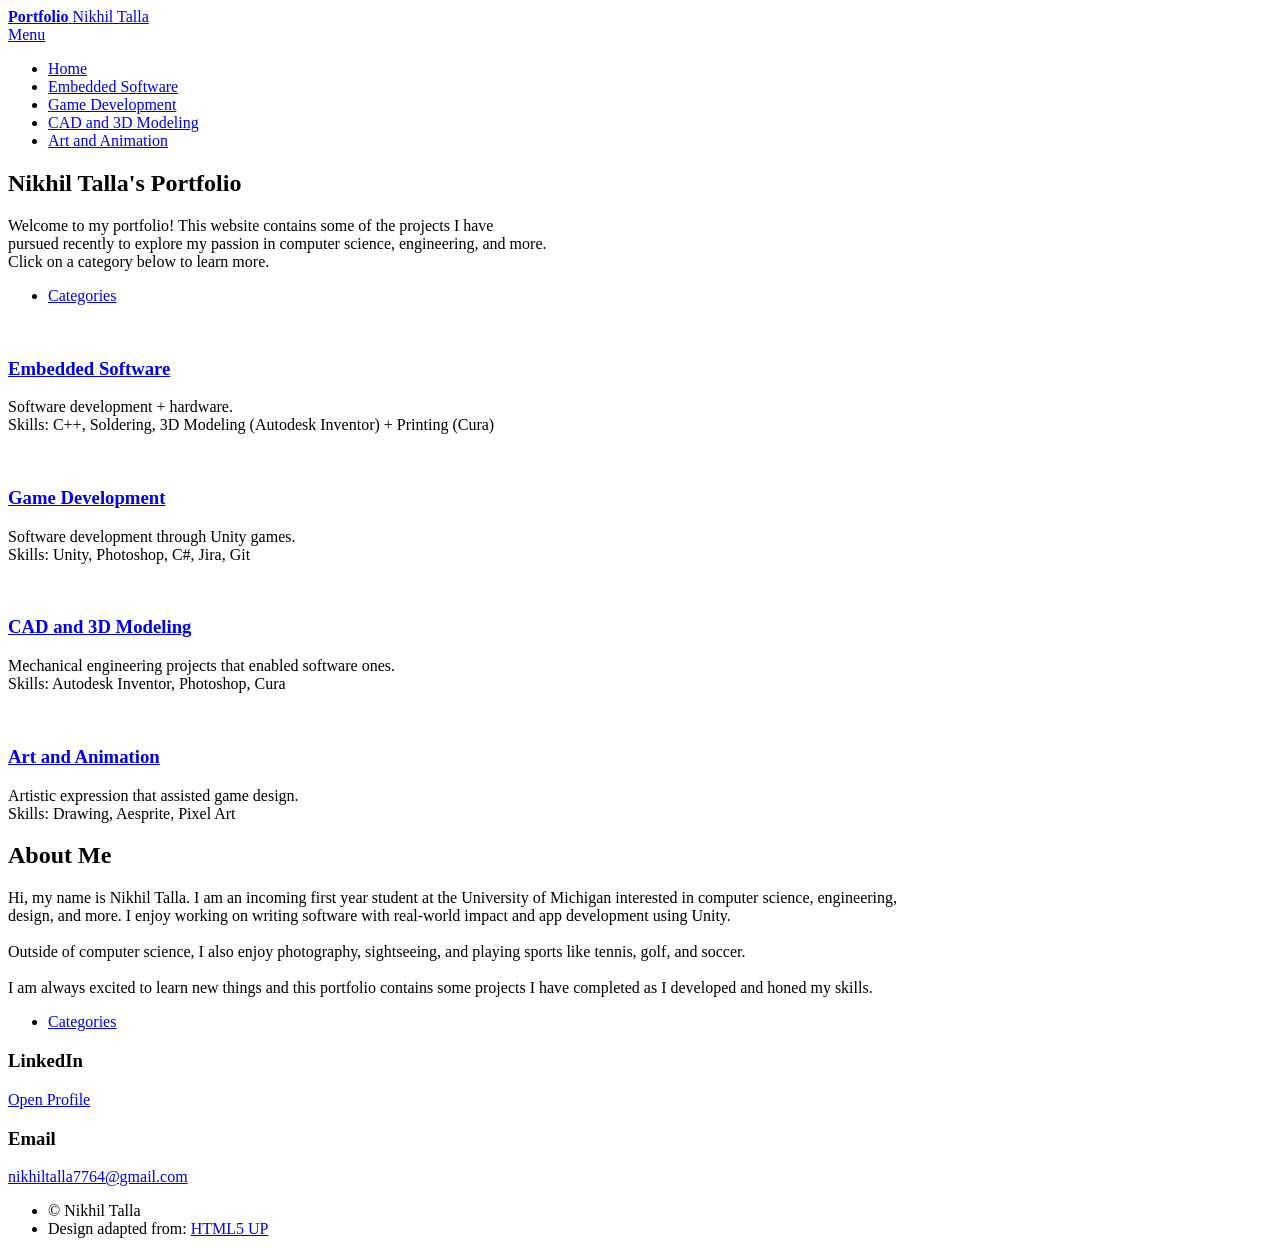
==== index.html @ fb0fad97 "edited linkedin link" ====
<!DOCTYPE HTML>
<!--
	Forty by HTML5 UP
	html5up.net | @ajlkn
	Free for personal and commercial use under the CCA 3.0 license (html5up.net/license)
-->
<html>
	<head>
		<title>Nikhil Talla's Portfolio</title>
		<meta charset="utf-8" />
		<meta name="viewport" content="width=device-width, initial-scale=1, user-scalable=no" />
		<link rel="stylesheet" href="assets/css/main.css" />
		<link rel="shortcut icon" type="image/x-icon" href="favicon.ico" />
		<noscript><link rel="stylesheet" href="assets/css/noscript.css" /></noscript>
	</head>
	<body class="is-preload">

		<!-- Wrapper -->
			<div id="wrapper">

				<!-- Header -->
					<header id="header" class="alt">
						<a href="index.html" class="logo"><strong>Portfolio</strong> <span>Nikhil Talla</span></a>
						<nav>
							<a href="#menu">Menu</a>
						</nav>
					</header>

				<!-- Menu -->
					<nav id="menu">
						<ul class="links">
							<li><a href="/index.html">Home</a></li>
							<li><a href="/embedded_pages/embedded.html">Embedded Software</a></li>
							<li><a href="/gamedev_pages/gamedev.html">Game Development</a></li>
							<li><a href="/modeling_pages/modeling.html">CAD and 3D Modeling</a></li>
							<li><a href="/artanimation_pages/artanimation.html">Art and Animation</a></li>
						</ul>
					</nav>

				<!-- Banner -->
					<section id="banner" class="major">
						<div class="inner">
							<header class="major">
								<h1>Nikhil Talla's Portfolio</h1>
							</header>
							<div class="content">
								<p>Welcome to my portfolio! This website contains some of the projects I have <br />
									pursued recently to explore my passion in computer science, engineering, and more. <br />
									Click on a category below to learn more.<br /></p>
								<ul class="actions">
									<li><a href="#one" class="button next scrolly">Categories</a></li>
								</ul>
							</div>
						</div>
					</section>

				<!-- Main -->
					<div id="main">

						<!-- One -->
							<section id="one" class="tiles">
								<article>
									<span class="image">
										<img src="images/pic01.jpg" alt="" />
									</span>
									<header class="major">
										<h3><a href="embedded_pages/embedded.html" class="link">Embedded Software</a></h3>
										<p>Software development + hardware. <br />
											Skills: C++, Soldering, 3D Modeling (Autodesk Inventor) + Printing (Cura)
										</p>
									</header>
								</article>
								<article>
									<span class="image">
										<img src="images/pic02.jpg" alt="" />
									</span>
									<header class="major">
										<h3><a href="gamedev_pages/gamedev.html" class="link">Game Development</a></h3>
										<p>Software development through Unity games.<br />
											Skills: Unity, Photoshop, C#, Jira, Git
										</p>
									</header>
								</article>
								<article>
									<span class="image">
										<img src="images/pic03.jpg" alt="" />
									</span>
									<header class="major">
										<h3><a href="modeling_pages/modeling.html" class="link">CAD and 3D Modeling</a></h3>
										<p>Mechanical engineering projects that enabled software ones. <br />
											Skills: Autodesk Inventor, Photoshop, Cura
										</p>
									</header>
								</article>
								<article>
									<span class="image">
										<img src="images/pic04.jpg" alt="" />
									</span>
									<header class="major">
										<h3><a href="artanimation_pages/artanimation.html" class="link">Art and Animation</a></h3>
										<p>Artistic expression that assisted game design.<br />
											Skills: Drawing, Aesprite, Pixel Art
										</p>
									</header>
								</article>
							</section>

						<!-- Two -->
							<section id="two">
								<div class="inner">
									<header class="major">
										<h2>About Me</h2>
									</header>
									<p>Hi, my name is Nikhil Talla. I am an incoming first year student at the University of Michigan interested in computer science, engineering,<br />
										design, and more. I enjoy working on writing software with real-world impact and app development using Unity.<br />
										
										<br />
										Outside of computer science, I also enjoy photography, sightseeing, and playing sports like tennis, golf, and soccer. <br />
										<br />
										I am always excited to learn new things and this portfolio contains some projects I have completed as I developed and honed my skills.
									
									
									</p>
									<ul class="actions">
										<li><a href="#one" class="button next scrolly">Categories</a></li>
									</ul>
								</div>
							</section>

					</div>

				<!-- Contact -->
					<section id="contact">
						<div class="inner">
							<!-- <section>
								<form method="post" action="#">
									<div class="fields">
										<div class="field half">
											<label for="name">Name</label>
											<input type="text" name="name" id="name" />
										</div>
										<div class="field half">
											<label for="email">Email</label>
											<input type="text" name="email" id="email" />
										</div>
										<div class="field">
											<label for="message">Message</label>
											<textarea name="message" id="message" rows="6"></textarea>
										</div>
									</div>
									<ul class="actions">
										<li><input type="submit" value="Send Message" class="primary" /></li>
										<li><input type="reset" value="Clear" /></li>
									</ul>
								</form>
							</section> -->
							<section class="split">
								<section>
									<div class="contact-method">
										<span class="icon brands alt fa-linkedin-in"></span>
										<h3>LinkedIn</h3>
										<a href="https://www.linkedin.com/in/nikhil-talla/">Open Profile</a>
									</div>
								</section>
							</section>
							<section class="split">
								<section>
									<div class="contact-method">
										<span class="icon solid alt fa-envelope"></span>
										<h3>Email</h3>
										<a href="#contact">nikhiltalla7764@gmail.com</a>
									</div>
								</section>
							</section>
						</div>
					</section>

				<!-- Footer -->
					<footer id="footer">
						<div class="inner">
							<!-- <ul class="icons">
								<li><a href="#" class="icon brands alt fa-twitter"><span class="label">Twitter</span></a></li>
								<li><a href="#" class="icon brands alt fa-facebook-f"><span class="label">Facebook</span></a></li>
								<li><a href="#" class="icon brands alt fa-instagram"><span class="label">Instagram</span></a></li>
								<li><a href="#" class="icon brands alt fa-github"><span class="label">GitHub</span></a></li>
								<li><a href="#" class="icon brands alt fa-linkedin-in"><span class="label">LinkedIn</span></a></li>
							</ul> -->
							<ul class="copyright">
								<li>&copy; Nikhil Talla</li><li>Design adapted from: <a href="https://html5up.net">HTML5 UP</a></li>
							</ul>
						</div>
					</footer>

			</div>

		<!-- Scripts -->
			<script src="assets/js/jquery.min.js"></script>
			<script src="assets/js/jquery.scrolly.min.js"></script>
			<script src="assets/js/jquery.scrollex.min.js"></script>
			<script src="assets/js/browser.min.js"></script>
			<script src="assets/js/breakpoints.min.js"></script>
			<script src="assets/js/util.js"></script>
			<script src="assets/js/main.js"></script>

	</body>
</html>
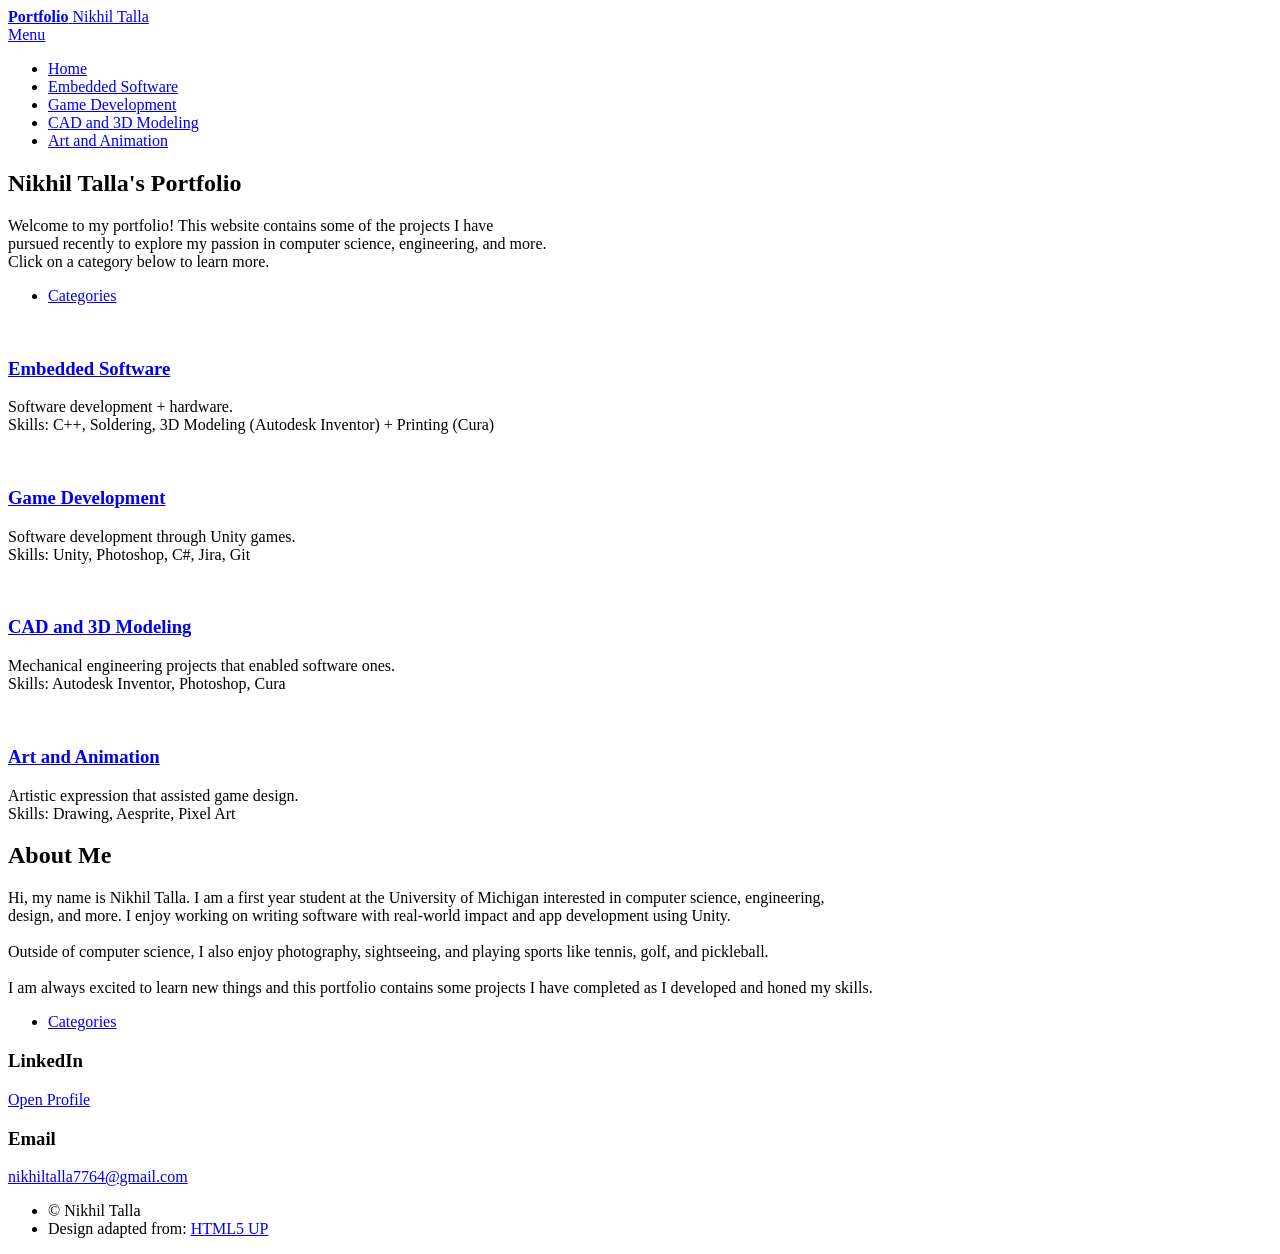
==== commit 1c9abece: "Updated Bio" ====
--- a/index.html
+++ b/index.html
@@ -111,11 +111,11 @@
 									<header class="major">
 										<h2>About Me</h2>
 									</header>
-									<p>Hi, my name is Nikhil Talla. I am an incoming first year student at the University of Michigan interested in computer science, engineering,<br />
+									<p>Hi, my name is Nikhil Talla. I am a first year student at the University of Michigan interested in computer science, engineering,<br />
 										design, and more. I enjoy working on writing software with real-world impact and app development using Unity.<br />
 										
 										<br />
-										Outside of computer science, I also enjoy photography, sightseeing, and playing sports like tennis, golf, and soccer. <br />
+										Outside of computer science, I also enjoy photography, sightseeing, and playing sports like tennis, golf, and pickleball. <br />
 										<br />
 										I am always excited to learn new things and this portfolio contains some projects I have completed as I developed and honed my skills.
 									
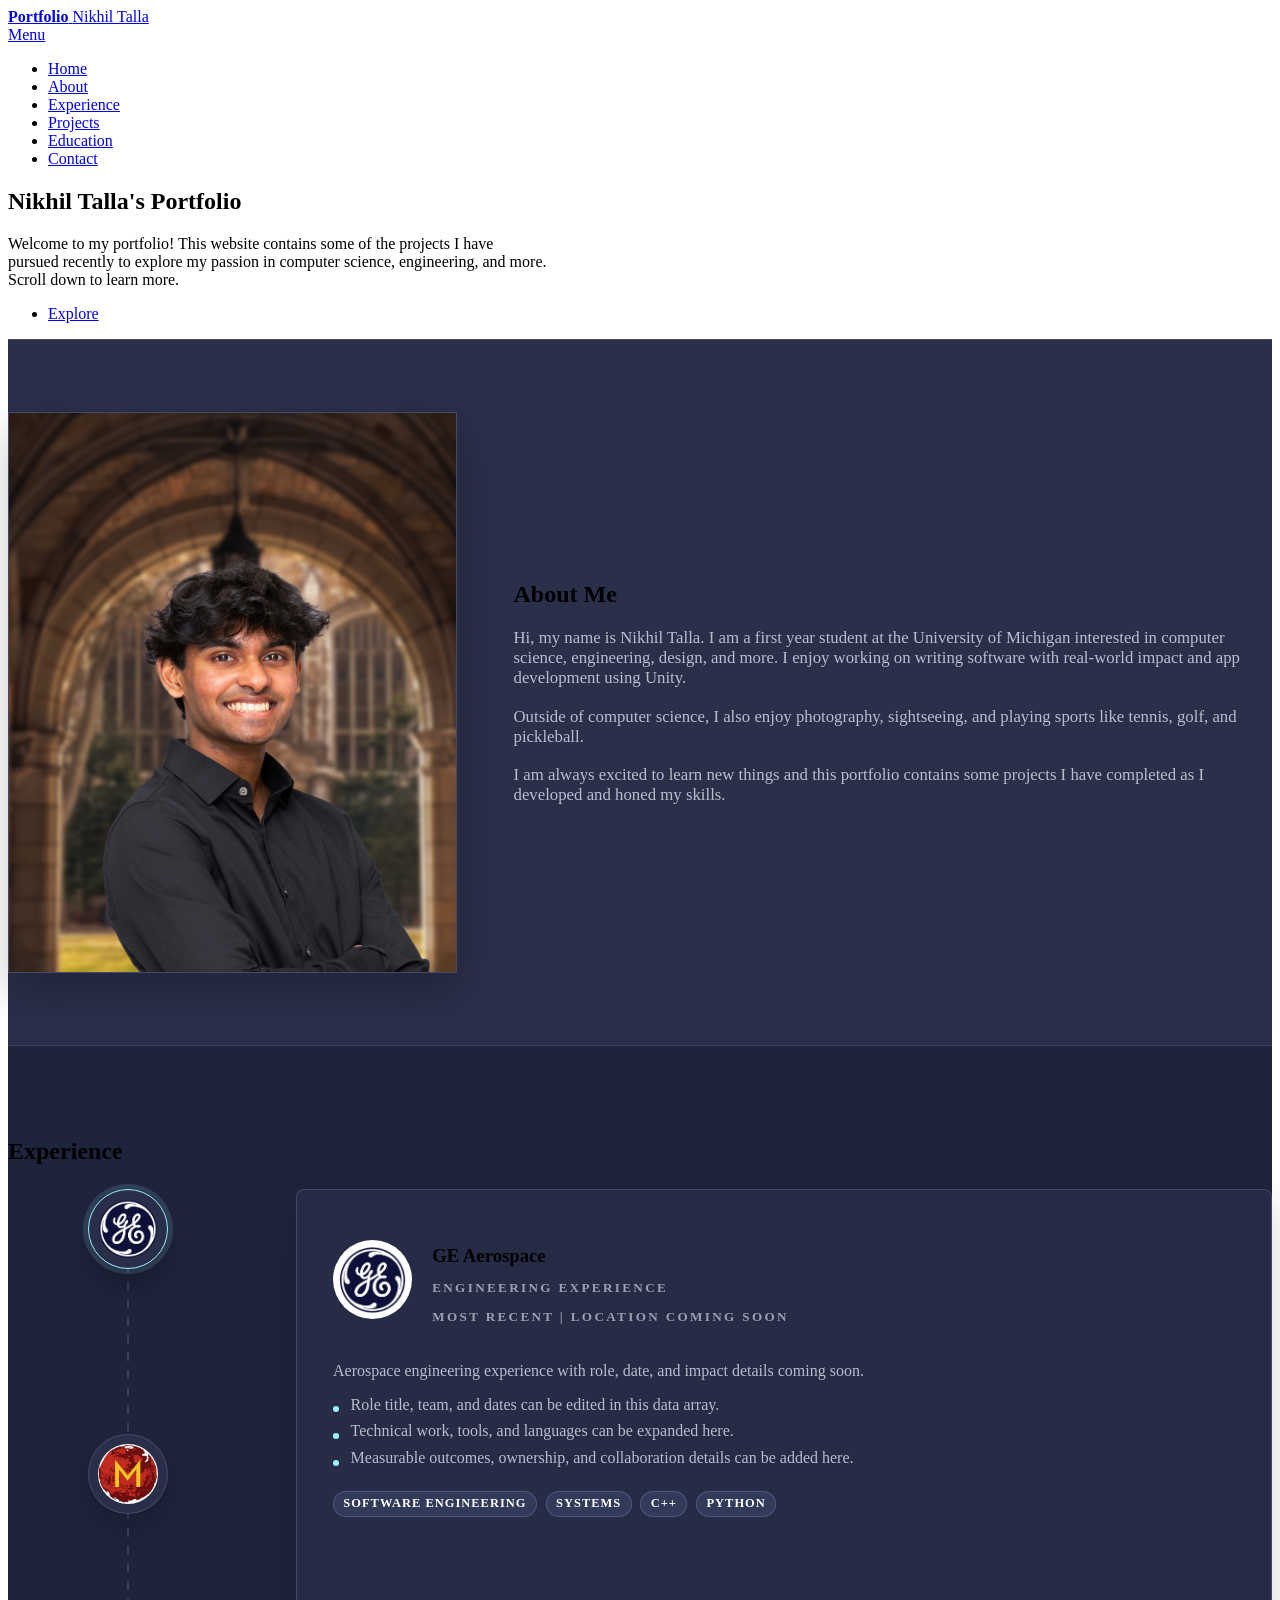
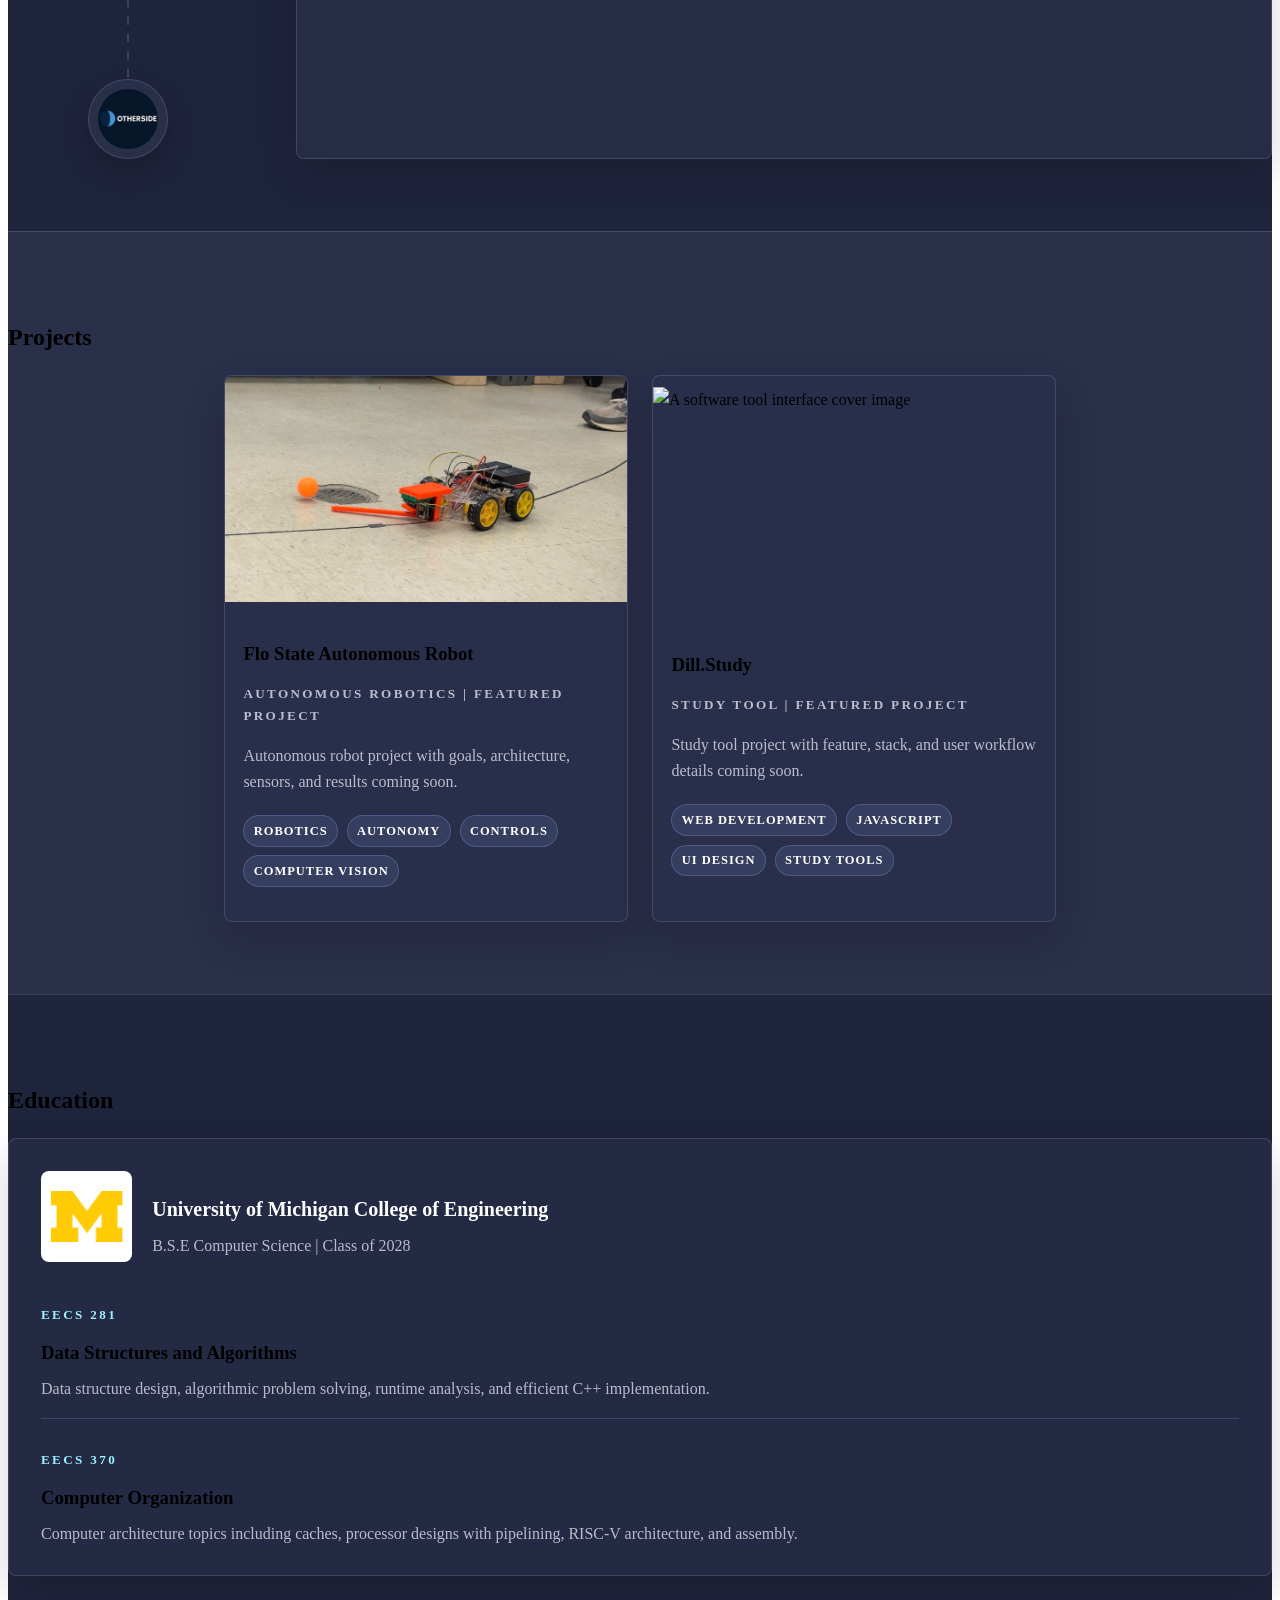
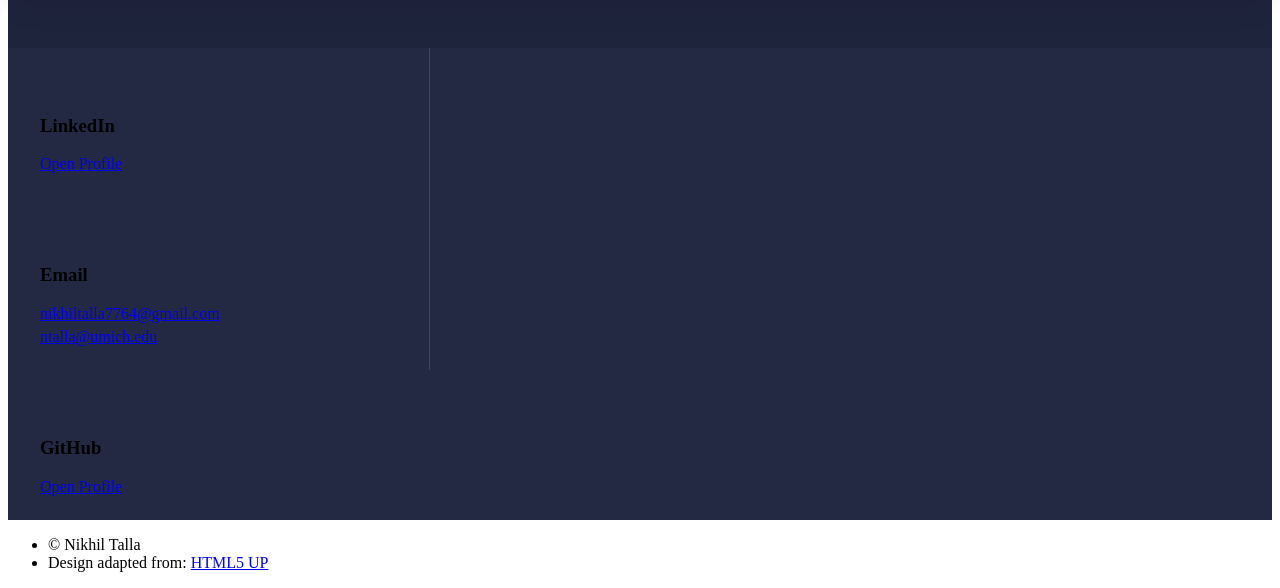
==== commit d8cf4b29: "Redesign of website, all sections" ====
--- a/index.html
+++ b/index.html
@@ -1,206 +1,248 @@
-<!DOCTYPE HTML>
-<!--
-	Forty by HTML5 UP
-	html5up.net | @ajlkn
-	Free for personal and commercial use under the CCA 3.0 license (html5up.net/license)
--->
-<html>
-	<head>
-		<title>Nikhil Talla's Portfolio</title>
-		<meta charset="utf-8" />
-		<meta name="viewport" content="width=device-width, initial-scale=1, user-scalable=no" />
-		<link rel="stylesheet" href="assets/css/main.css" />
-		<link rel="shortcut icon" type="image/x-icon" href="favicon.ico" />
-		<noscript><link rel="stylesheet" href="assets/css/noscript.css" /></noscript>
-	</head>
-	<body class="is-preload">
-
-		<!-- Wrapper -->
-			<div id="wrapper">
-
-				<!-- Header -->
-					<header id="header" class="alt">
-						<a href="index.html" class="logo"><strong>Portfolio</strong> <span>Nikhil Talla</span></a>
-						<nav>
-							<a href="#menu">Menu</a>
-						</nav>
-					</header>
-
-				<!-- Menu -->
-					<nav id="menu">
-						<ul class="links">
-							<li><a href="/index.html">Home</a></li>
-							<li><a href="/embedded_pages/embedded.html">Embedded Software</a></li>
-							<li><a href="/gamedev_pages/gamedev.html">Game Development</a></li>
-							<li><a href="/modeling_pages/modeling.html">CAD and 3D Modeling</a></li>
-							<li><a href="/artanimation_pages/artanimation.html">Art and Animation</a></li>
-						</ul>
-					</nav>
-
-				<!-- Banner -->
-					<section id="banner" class="major">
-						<div class="inner">
-							<header class="major">
-								<h1>Nikhil Talla's Portfolio</h1>
-							</header>
-							<div class="content">
-								<p>Welcome to my portfolio! This website contains some of the projects I have <br />
-									pursued recently to explore my passion in computer science, engineering, and more. <br />
-									Click on a category below to learn more.<br /></p>
-								<ul class="actions">
-									<li><a href="#one" class="button next scrolly">Categories</a></li>
-								</ul>
-							</div>
-						</div>
-					</section>
-
-				<!-- Main -->
-					<div id="main">
-
-						<!-- One -->
-							<section id="one" class="tiles">
-								<article>
-									<span class="image">
-										<img src="images/pic01.jpg" alt="" />
-									</span>
-									<header class="major">
-										<h3><a href="embedded_pages/embedded.html" class="link">Embedded Software</a></h3>
-										<p>Software development + hardware. <br />
-											Skills: C++, Soldering, 3D Modeling (Autodesk Inventor) + Printing (Cura)
-										</p>
-									</header>
-								</article>
-								<article>
-									<span class="image">
-										<img src="images/pic02.jpg" alt="" />
-									</span>
-									<header class="major">
-										<h3><a href="gamedev_pages/gamedev.html" class="link">Game Development</a></h3>
-										<p>Software development through Unity games.<br />
-											Skills: Unity, Photoshop, C#, Jira, Git
-										</p>
-									</header>
-								</article>
-								<article>
-									<span class="image">
-										<img src="images/pic03.jpg" alt="" />
-									</span>
-									<header class="major">
-										<h3><a href="modeling_pages/modeling.html" class="link">CAD and 3D Modeling</a></h3>
-										<p>Mechanical engineering projects that enabled software ones. <br />
-											Skills: Autodesk Inventor, Photoshop, Cura
-										</p>
-									</header>
-								</article>
-								<article>
-									<span class="image">
-										<img src="images/pic04.jpg" alt="" />
-									</span>
-									<header class="major">
-										<h3><a href="artanimation_pages/artanimation.html" class="link">Art and Animation</a></h3>
-										<p>Artistic expression that assisted game design.<br />
-											Skills: Drawing, Aesprite, Pixel Art
-										</p>
-									</header>
-								</article>
-							</section>
-
-						<!-- Two -->
-							<section id="two">
-								<div class="inner">
-									<header class="major">
-										<h2>About Me</h2>
-									</header>
-									<p>Hi, my name is Nikhil Talla. I am a first year student at the University of Michigan interested in computer science, engineering,<br />
-										design, and more. I enjoy working on writing software with real-world impact and app development using Unity.<br />
-										
-										<br />
-										Outside of computer science, I also enjoy photography, sightseeing, and playing sports like tennis, golf, and pickleball. <br />
-										<br />
-										I am always excited to learn new things and this portfolio contains some projects I have completed as I developed and honed my skills.
-									
-									
-									</p>
-									<ul class="actions">
-										<li><a href="#one" class="button next scrolly">Categories</a></li>
-									</ul>
-								</div>
-							</section>
-
-					</div>
-
-				<!-- Contact -->
-					<section id="contact">
-						<div class="inner">
-							<!-- <section>
-								<form method="post" action="#">
-									<div class="fields">
-										<div class="field half">
-											<label for="name">Name</label>
-											<input type="text" name="name" id="name" />
-										</div>
-										<div class="field half">
-											<label for="email">Email</label>
-											<input type="text" name="email" id="email" />
-										</div>
-										<div class="field">
-											<label for="message">Message</label>
-											<textarea name="message" id="message" rows="6"></textarea>
-										</div>
-									</div>
-									<ul class="actions">
-										<li><input type="submit" value="Send Message" class="primary" /></li>
-										<li><input type="reset" value="Clear" /></li>
-									</ul>
-								</form>
-							</section> -->
-							<section class="split">
-								<section>
-									<div class="contact-method">
-										<span class="icon brands alt fa-linkedin-in"></span>
-										<h3>LinkedIn</h3>
-										<a href="https://www.linkedin.com/in/nikhil-talla/">Open Profile</a>
-									</div>
-								</section>
-							</section>
-							<section class="split">
-								<section>
-									<div class="contact-method">
-										<span class="icon solid alt fa-envelope"></span>
-										<h3>Email</h3>
-										<a href="#contact">nikhiltalla7764@gmail.com</a>
-									</div>
-								</section>
-							</section>
-						</div>
-					</section>
-
-				<!-- Footer -->
-					<footer id="footer">
-						<div class="inner">
-							<!-- <ul class="icons">
-								<li><a href="#" class="icon brands alt fa-twitter"><span class="label">Twitter</span></a></li>
-								<li><a href="#" class="icon brands alt fa-facebook-f"><span class="label">Facebook</span></a></li>
-								<li><a href="#" class="icon brands alt fa-instagram"><span class="label">Instagram</span></a></li>
-								<li><a href="#" class="icon brands alt fa-github"><span class="label">GitHub</span></a></li>
-								<li><a href="#" class="icon brands alt fa-linkedin-in"><span class="label">LinkedIn</span></a></li>
-							</ul> -->
-							<ul class="copyright">
-								<li>&copy; Nikhil Talla</li><li>Design adapted from: <a href="https://html5up.net">HTML5 UP</a></li>
-							</ul>
-						</div>
-					</footer>
-
-			</div>
-
-		<!-- Scripts -->
-			<script src="assets/js/jquery.min.js"></script>
-			<script src="assets/js/jquery.scrolly.min.js"></script>
-			<script src="assets/js/jquery.scrollex.min.js"></script>
-			<script src="assets/js/browser.min.js"></script>
-			<script src="assets/js/breakpoints.min.js"></script>
-			<script src="assets/js/util.js"></script>
-			<script src="assets/js/main.js"></script>
-
-	</body>
-</html>+<!DOCTYPE HTML>
+<!--
+	Forty by HTML5 UP
+	html5up.net | @ajlkn
+	Free for personal and commercial use under the CCA 3.0 license (html5up.net/license)
+-->
+<html>
+	<head>
+		<title>Nikhil Talla's Portfolio</title>
+		<meta charset="utf-8" />
+		<meta name="viewport" content="width=device-width, initial-scale=1, user-scalable=no" />
+		<link rel="stylesheet" href="assets/css/main.css" />
+		<link rel="stylesheet" href="assets/css/index-refresh.css" />
+		<link rel="shortcut icon" type="image/x-icon" href="favicon.ico" />
+		<noscript><link rel="stylesheet" href="assets/css/noscript.css" /></noscript>
+	</head>
+	<body class="is-preload index-refresh">
+
+		<!-- Wrapper -->
+			<div id="wrapper">
+
+				<!-- Header -->
+					<header id="header" class="alt">
+						<a href="#banner" class="logo scrolly"><strong>Portfolio</strong> <span>Nikhil Talla</span></a>
+						<nav>
+							<a href="#menu">Menu</a>
+						</nav>
+					</header>
+
+				<!-- Menu -->
+					<nav id="menu">
+						<ul class="links">
+							<li><a href="#banner">Home</a></li>
+							<li><a href="#about">About</a></li>
+							<li><a href="#experience">Experience</a></li>
+							<li><a href="#projects">Projects</a></li>
+							<li><a href="#education">Education</a></li>
+							<li><a href="#contact">Contact</a></li>
+						</ul>
+					</nav>
+
+				<!-- Banner -->
+					<section id="banner" class="major">
+						<div class="inner">
+							<header class="major">
+								<h1>Nikhil Talla's Portfolio</h1>
+							</header>
+							<div class="content">
+								<p>Welcome to my portfolio! This website contains some of the projects I have <br />
+									pursued recently to explore my passion in computer science, engineering, and more. <br />
+									Scroll down to learn more.<br /></p>
+								<ul class="actions">
+									<li><a href="#about" class="button next scrolly">Explore</a></li>
+								</ul>
+							</div>
+						</div>
+					</section>
+
+				<!-- Main -->
+					<div id="main">
+
+						<!-- About -->
+							<section id="about" class="portfolio-section about-section">
+								<div class="inner about-layout">
+									<div class="about-portrait">
+										<img src="images/Profile_HigherQuality.jpg" alt="Portrait of Nikhil Talla" />
+									</div>
+									<div class="about-copy">
+										<header class="major">
+											<h2>About Me</h2>
+										</header>
+										<p>Hi, my name is Nikhil Talla. I am a first year student at the University of Michigan interested in computer science, engineering, design, and more. I enjoy working on writing software with real-world impact and app development using Unity.</p>
+										<p>Outside of computer science, I also enjoy photography, sightseeing, and playing sports like tennis, golf, and pickleball.</p>
+										<p>I am always excited to learn new things and this portfolio contains some projects I have completed as I developed and honed my skills.</p>
+									</div>
+								</div>
+							</section>
+
+						<!-- Experience -->
+							<section id="experience" class="portfolio-section experience-section">
+								<div class="inner">
+									<header class="major">
+										<h2>Experience</h2>
+									</header>
+									<div class="experience-layout">
+										<div id="experience-list" class="experience-timeline" aria-label="Work experience timeline"></div>
+										<article id="experience-panel" class="experience-panel" aria-live="polite">
+											<div class="experience-panel-header">
+												<div class="experience-panel-logo-wrap">
+													<img id="experience-panel-logo" class="experience-panel-logo" src="" alt="" />
+												</div>
+												<div>
+													<h3 id="experience-panel-title"></h3>
+													<p id="experience-panel-role" class="experience-panel-role"></p>
+													<p id="experience-panel-meta" class="experience-panel-meta"></p>
+												</div>
+											</div>
+											<p id="experience-panel-summary" class="experience-panel-summary"></p>
+											<ul id="experience-panel-details" class="detail-list"></ul>
+											<ul id="experience-panel-skills" class="skill-list"></ul>
+										</article>
+									</div>
+									<noscript>
+										<div class="noscript-card-grid">
+											<article>
+												<h3>GE Aerospace</h3>
+												<p>Engineering experience details coming soon.</p>
+											</article>
+											<article>
+												<h3>Michigan Mars Rover Team</h3>
+												<p>Robotics team details coming soon.</p>
+											</article>
+											<article>
+												<h3>Otherside Games</h3>
+												<p>Game development details coming soon.</p>
+											</article>
+										</div>
+									</noscript>
+								</div>
+							</section>
+
+						<!-- Projects -->
+							<section id="projects" class="portfolio-section projects-section">
+								<div class="inner">
+									<header class="major">
+										<h2>Projects</h2>
+									</header>
+									<div id="project-list" class="project-grid" aria-live="polite"></div>
+									<noscript>
+										<div class="noscript-card-grid">
+											<article>
+												<h3>Flo State Autonomous Robot</h3>
+												<p>Autonomous robotics project details coming soon.</p>
+											</article>
+											<article>
+												<h3>Dill.Study</h3>
+												<p>Study tool project details coming soon.</p>
+											</article>
+										</div>
+									</noscript>
+								</div>
+							</section>
+
+						<!-- Education -->
+							<section id="education" class="portfolio-section education-section">
+								<div class="inner">
+									<header class="major">
+										<h2>Education</h2>
+									</header>
+									<div class="education-block">
+										<div class="education-heading">
+											<img class="education-mark" src="images/BlockM.png" alt="University of Michigan Block M" />
+											<div>
+												<p class="education-school">University of Michigan College of Engineering</p>
+												<p class="education-degree">B.S.E Computer Science | Class of 2028</p>
+											</div>
+										</div>
+										<div class="coursework-list">
+											<article class="coursework-item">
+												<p class="course-code">EECS 281</p>
+												<h3>Data Structures and Algorithms</h3>
+												<p>Data structure design, algorithmic problem solving, runtime analysis, and efficient C++ implementation.</p>
+											</article>
+											<article class="coursework-item">
+												<p class="course-code">EECS 370</p>
+												<h3>Computer Organization</h3>
+												<p>Computer architecture topics including caches, processor designs with pipelining, RISC-V architecture, and assembly.</p>
+											</article>
+										</div>
+									</div>
+								</div>
+							</section>
+
+					</div>
+
+				<!-- Contact -->
+					<section id="contact">
+						<div class="inner">
+							<section class="split">
+								<section>
+									<div class="contact-method">
+										<span class="icon brands alt fa-linkedin-in"></span>
+										<h3>LinkedIn</h3>
+										<a href="https://www.linkedin.com/in/nikhil-talla/">Open Profile</a>
+									</div>
+								</section>
+							</section>
+							<section class="split">
+								<section>
+									<div class="contact-method">
+										<span class="icon solid alt fa-envelope"></span>
+										<h3>Email</h3>
+										<a href="mailto:nikhiltalla7764@gmail.com">nikhiltalla7764@gmail.com</a>
+										<a href="mailto:ntalla@umich.edu">ntalla@umich.edu</a>
+									</div>
+								</section>
+							</section>
+							<section class="split">
+								<section>
+									<div class="contact-method">
+										<span class="icon brands alt fa-github"></span>
+										<h3>GitHub</h3>
+										<a href="https://github.com/nikhil-talla">Open Profile</a>
+									</div>
+								</section>
+							</section>
+						</div>
+					</section>
+
+				<!-- Footer -->
+					<footer id="footer">
+						<div class="inner">
+							<ul class="copyright">
+								<li>&copy; Nikhil Talla</li><li>Design adapted from: <a href="https://html5up.net">HTML5 UP</a></li>
+							</ul>
+						</div>
+					</footer>
+
+			</div>
+
+		<div id="detail-modal" class="portfolio-modal" hidden>
+			<div class="modal-scrim" data-close-modal></div>
+			<article class="modal-panel" role="dialog" aria-modal="true" aria-labelledby="modal-title">
+				<button type="button" class="modal-close" data-close-modal aria-label="Close details">&times;</button>
+				<div class="modal-content">
+					<p id="modal-kicker" class="modal-kicker"></p>
+					<h2 id="modal-title"></h2>
+					<p id="modal-meta" class="modal-meta"></p>
+					<p id="modal-summary"></p>
+					<div id="modal-gallery" class="modal-gallery"></div>
+					<ul id="modal-skills" class="skill-list"></ul>
+					<ul id="modal-details" class="detail-list"></ul>
+				</div>
+			</article>
+		</div>
+
+		<!-- Scripts -->
+			<script src="assets/js/jquery.min.js"></script>
+			<script src="assets/js/jquery.scrolly.min.js"></script>
+			<script src="assets/js/jquery.scrollex.min.js"></script>
+			<script src="assets/js/browser.min.js"></script>
+			<script src="assets/js/breakpoints.min.js"></script>
+			<script src="assets/js/util.js"></script>
+			<script src="assets/js/main.js"></script>
+			<script src="assets/js/index-main.js"></script>
+
+	</body>
+</html>
--- a/assets/css/index-refresh.css
+++ b/assets/css/index-refresh.css
@@ -0,0 +1,581 @@
+/* Homepage-specific refresh styles. Shared template files stay untouched. */
+
+body.index-refresh {
+	--refresh-navy: #242943;
+	--refresh-navy-deep: #1f243d;
+	--refresh-navy-soft: #2a2f4a;
+	--refresh-line: rgba(212, 212, 255, 0.16);
+	--refresh-text-soft: rgba(244, 244, 255, 0.72);
+	--refresh-text-muted: rgba(244, 244, 255, 0.58);
+	--refresh-accent: #8ea9e8;
+	--refresh-accent-bright: #9bf1ff;
+}
+
+body.index-refresh #main {
+	background: var(--refresh-navy-soft);
+}
+
+body.index-refresh #main > * {
+	border-top: solid 1px var(--refresh-line);
+}
+
+body.index-refresh .portfolio-section {
+	scroll-margin-top: 4rem;
+}
+
+body.index-refresh .portfolio-section .inner {
+	padding-bottom: 4.5em;
+	padding-top: 4.5em;
+}
+
+body.index-refresh .about-layout {
+	align-items: center;
+	display: grid;
+	gap: 3.5em;
+	grid-template-columns: minmax(14rem, 0.8fr) minmax(0, 1.35fr);
+}
+
+body.index-refresh .about-portrait {
+	border: solid 1px var(--refresh-line);
+	box-shadow: 0 1.2em 2.5em rgba(0, 0, 0, 0.22);
+	overflow: hidden;
+}
+
+body.index-refresh .about-portrait img {
+	aspect-ratio: 4 / 5;
+	display: block;
+	height: 100%;
+	object-fit: cover;
+	width: 100%;
+}
+
+body.index-refresh .about-copy p {
+	color: var(--refresh-text-soft);
+	font-size: 1.05em;
+	margin-bottom: 1.1em;
+}
+
+body.index-refresh .experience-section {
+	background: var(--refresh-navy-deep);
+}
+
+body.index-refresh .experience-layout {
+	align-items: stretch;
+	display: grid;
+	gap: 3em;
+	grid-template-columns: minmax(9rem, 15rem) minmax(0, 1fr);
+	margin-top: 1.5em;
+}
+
+body.index-refresh .experience-timeline {
+	align-items: center;
+	display: flex;
+	flex-direction: column;
+	justify-content: space-between;
+	min-height: 31rem;
+	position: relative;
+}
+
+body.index-refresh .experience-timeline:before {
+	background: linear-gradient(var(--refresh-line) 50%, rgba(255, 255, 255, 0) 0);
+	background-size: 2px 1.1rem;
+	content: '';
+	display: block;
+	height: calc(100% - 5rem);
+	left: 50%;
+	position: absolute;
+	top: 2.5rem;
+	transform: translateX(-50%);
+	width: 2px;
+}
+
+body.index-refresh .experience-timeline-item {
+	align-items: center;
+	background: rgba(42, 47, 74, 0.96);
+	border: solid 1px var(--refresh-line);
+	border-radius: 50%;
+	box-shadow: 0 0.8em 1.8em rgba(0, 0, 0, 0.22);
+	cursor: pointer;
+	display: flex;
+	font: inherit;
+	height: 5rem;
+	justify-content: center;
+	letter-spacing: 0;
+	line-height: 1;
+	padding: 0.55rem;
+	position: relative;
+	text-transform: none;
+	transition: border-color 0.2s ease, box-shadow 0.2s ease, transform 0.2s ease;
+	width: 5rem;
+	z-index: 1;
+}
+
+body.index-refresh .experience-timeline-item:hover,
+body.index-refresh .experience-timeline-item:focus {
+	border-color: var(--refresh-accent-bright);
+	box-shadow: 0 0 0 0.25rem rgba(155, 241, 255, 0.08), 0 1em 2em rgba(0, 0, 0, 0.28);
+	outline: 0;
+	transform: translateY(-0.1rem);
+}
+
+body.index-refresh .experience-timeline-item.is-active {
+	border-color: var(--refresh-accent-bright);
+	box-shadow: 0 0 0 0.32rem rgba(155, 241, 255, 0.13), 0 1em 2em rgba(0, 0, 0, 0.28);
+}
+
+body.index-refresh .experience-timeline-logo {
+	border-radius: 50%;
+	display: block;
+	height: 100%;
+	object-fit: cover;
+	width: 100%;
+}
+
+body.index-refresh .experience-panel,
+body.index-refresh .project-card,
+body.index-refresh .noscript-card-grid article {
+	background: rgba(42, 47, 74, 0.7);
+	border: solid 1px var(--refresh-line);
+	border-radius: 8px;
+	box-shadow: 0 1em 2.5em rgba(0, 0, 0, 0.16);
+}
+
+body.index-refresh .experience-panel {
+	min-height: 31rem;
+	padding: 2.25em;
+}
+
+body.index-refresh .experience-panel-header {
+	align-items: center;
+	display: flex;
+	gap: 1.25em;
+	margin-bottom: 1.75em;
+}
+
+body.index-refresh .experience-panel-logo-wrap {
+	background: #ffffff;
+	border-radius: 50%;
+	flex: 0 0 auto;
+	height: 4.25rem;
+	overflow: hidden;
+	padding: 0.35rem;
+	width: 4.25rem;
+}
+
+body.index-refresh .experience-panel-logo {
+	border-radius: 50%;
+	display: block;
+	height: 100%;
+	object-fit: cover;
+	width: 100%;
+}
+
+body.index-refresh .experience-panel h3,
+body.index-refresh .project-card h3,
+body.index-refresh .modal-panel h2 {
+	margin-bottom: 0.25em;
+}
+
+body.index-refresh .experience-panel-role,
+body.index-refresh .experience-panel-meta,
+body.index-refresh .project-card-meta,
+body.index-refresh .modal-meta,
+body.index-refresh .modal-kicker {
+	color: var(--refresh-text-muted);
+	font-size: 0.82em;
+	font-weight: 600;
+	letter-spacing: 0.18em;
+	margin-bottom: 0.65em;
+	text-transform: uppercase;
+}
+
+body.index-refresh .experience-panel-summary,
+body.index-refresh .project-card p,
+body.index-refresh .modal-panel p {
+	color: var(--refresh-text-soft);
+}
+
+body.index-refresh .skill-list,
+body.index-refresh .detail-list {
+	list-style: none;
+	margin-left: 0;
+	padding-left: 0;
+}
+
+body.index-refresh .detail-list {
+	margin-bottom: 1.5em;
+}
+
+body.index-refresh .detail-list li {
+	color: var(--refresh-text-soft);
+	margin-bottom: 0.55em;
+	padding-left: 1.1em;
+	position: relative;
+}
+
+body.index-refresh .detail-list li:before {
+	background: var(--refresh-accent-bright);
+	border-radius: 50%;
+	content: '';
+	height: 0.35em;
+	left: 0;
+	position: absolute;
+	top: 0.68em;
+	width: 0.35em;
+}
+
+body.index-refresh .skill-list {
+	display: flex;
+	flex-wrap: wrap;
+	gap: 0.55em;
+}
+
+body.index-refresh .skill-list li {
+	background: rgba(142, 169, 232, 0.12);
+	border: solid 1px rgba(142, 169, 232, 0.28);
+	border-radius: 999px;
+	color: #ffffff;
+	font-size: 0.78em;
+	font-weight: 600;
+	letter-spacing: 0.08em;
+	padding: 0.35em 0.75em;
+	text-transform: uppercase;
+}
+
+body.index-refresh .project-grid,
+body.index-refresh .noscript-card-grid {
+	display: grid;
+	gap: 1.5em;
+	grid-template-columns: repeat(2, minmax(0, 1fr));
+	margin-left: auto;
+	margin-right: auto;
+	margin-top: 1.5em;
+	max-width: 52rem;
+}
+
+body.index-refresh .project-card {
+	color: inherit;
+	cursor: pointer;
+	display: block;
+	font: inherit;
+	height: auto;
+	letter-spacing: 0;
+	line-height: 1.65;
+	min-height: 100%;
+	overflow: hidden;
+	padding: 0;
+	text-align: left;
+	text-transform: none;
+	transition: border-color 0.2s ease, box-shadow 0.2s ease, transform 0.2s ease;
+	width: 100%;
+}
+
+body.index-refresh .project-card:hover,
+body.index-refresh .project-card:focus {
+	border-color: var(--refresh-accent-bright);
+	box-shadow: 0 1.25em 3em rgba(0, 0, 0, 0.24);
+	outline: 0;
+	transform: translateY(-0.1rem);
+}
+
+body.index-refresh .project-card-media img {
+	aspect-ratio: 16 / 9;
+	display: block;
+	object-fit: cover;
+	width: 100%;
+}
+
+body.index-refresh .project-card-body {
+	padding: 1.15em;
+}
+
+body.index-refresh .project-card-summary {
+	margin-bottom: 1.25em;
+}
+
+body.index-refresh .noscript-card-grid article {
+	padding: 1.5em;
+}
+
+body.index-refresh .portfolio-modal[hidden] {
+	display: none;
+}
+
+body.index-refresh.is-modal-visible {
+	overflow: hidden;
+}
+
+body.index-refresh .portfolio-modal {
+	align-items: center;
+	display: flex;
+	inset: 0;
+	justify-content: center;
+	padding: 2em;
+	position: fixed;
+	z-index: 10003;
+}
+
+body.index-refresh .modal-scrim {
+	background: rgba(15, 17, 31, 0.82);
+	inset: 0;
+	position: absolute;
+}
+
+body.index-refresh .modal-panel {
+	background: var(--refresh-navy-deep);
+	border: solid 1px var(--refresh-line);
+	border-radius: 8px;
+	box-shadow: 0 1.8em 5em rgba(0, 0, 0, 0.45);
+	max-height: calc(100vh - 4em);
+	max-width: 54rem;
+	overflow: auto;
+	padding: 2.25em;
+	position: relative;
+	width: min(100%, 54rem);
+}
+
+body.index-refresh .modal-close {
+	border: 0;
+	box-shadow: none;
+	color: #ffffff;
+	cursor: pointer;
+	font-size: 2em;
+	height: 2rem;
+	line-height: 1;
+	padding: 0;
+	position: absolute;
+	right: 0.7em;
+	top: 0.55em;
+	width: 2rem;
+}
+
+body.index-refresh .modal-close:hover,
+body.index-refresh .modal-close:focus {
+	color: var(--refresh-accent-bright) !important;
+	outline: 0;
+}
+
+body.index-refresh .modal-gallery {
+	display: grid;
+	gap: 1em;
+	grid-template-columns: repeat(2, minmax(0, 1fr));
+	margin: 1.5em 0;
+}
+
+body.index-refresh .modal-gallery figure {
+	margin: 0;
+}
+
+body.index-refresh .modal-gallery img {
+	aspect-ratio: 16 / 10;
+	border-radius: 8px;
+	display: block;
+	object-fit: cover;
+	width: 100%;
+}
+
+body.index-refresh .education-section {
+	background: var(--refresh-navy-deep);
+}
+
+body.index-refresh .education-block {
+	background: rgba(42, 47, 74, 0.58);
+	border: solid 1px var(--refresh-line);
+	border-radius: 8px;
+	box-shadow: 0 1em 2.5em rgba(0, 0, 0, 0.16);
+	margin-top: 1.5em;
+	padding: 2em;
+}
+
+body.index-refresh .education-heading {
+	align-items: center;
+	display: flex;
+	gap: 1.25em;
+	margin-bottom: 2em;
+}
+
+body.index-refresh .education-mark {
+	background: #ffffff;
+	border-radius: 8px;
+	display: block;
+	flex: 0 0 auto;
+	height: 4.5rem;
+	object-fit: contain;
+	padding: 0.6em;
+	width: 4.5rem;
+}
+
+body.index-refresh .education-school {
+	color: #ffffff;
+	font-size: 1.25em;
+	font-weight: 600;
+	margin-bottom: 0.2em;
+}
+
+body.index-refresh .education-degree {
+	color: var(--refresh-text-soft);
+	font-size: 1em;
+	margin-bottom: 0;
+}
+
+body.index-refresh .coursework-list {
+	display: grid;
+	gap: 1.25em;
+}
+
+body.index-refresh .coursework-item {
+	border-top: solid 1px var(--refresh-line);
+	padding-top: 1.25em;
+}
+
+body.index-refresh .coursework-item:first-child {
+	border-top: 0;
+	padding-top: 0;
+}
+
+body.index-refresh .course-code {
+	color: var(--refresh-accent-bright);
+	font-size: 0.82em;
+	font-weight: 600;
+	letter-spacing: 0.18em;
+	margin-bottom: 0.35em;
+	text-transform: uppercase;
+}
+
+body.index-refresh .coursework-item h3 {
+	margin-bottom: 0.35em;
+}
+
+body.index-refresh .coursework-item p:last-child {
+	color: var(--refresh-text-soft);
+	margin-bottom: 0;
+}
+
+body.index-refresh #contact {
+	background: var(--refresh-navy);
+}
+
+body.index-refresh #contact > .inner > .split,
+body.index-refresh #contact > .inner > :nth-child(2n - 1),
+body.index-refresh #contact > .inner > :nth-child(2n) {
+	border-right: solid 1px var(--refresh-line);
+	padding: 0 !important;
+	width: 33.333%;
+}
+
+body.index-refresh #contact > .inner > .split:last-child {
+	border-right: 0;
+}
+
+body.index-refresh #contact > .inner > .split > * {
+	min-height: 100%;
+	padding: 3em 2em 1.5em 2em;
+}
+
+body.index-refresh #contact > .inner > .split > *:before {
+	display: none;
+}
+
+body.index-refresh .contact-method a {
+	display: block;
+	width: fit-content;
+}
+
+body.index-refresh .contact-method a + a {
+	margin-top: 0.35em;
+}
+
+@media screen and (max-width: 980px) {
+	body.index-refresh .about-layout,
+	body.index-refresh .experience-layout {
+		grid-template-columns: 1fr;
+	}
+
+	body.index-refresh .about-portrait {
+		max-width: 24rem;
+	}
+
+	body.index-refresh .experience-timeline {
+		flex-direction: row;
+		min-height: 6rem;
+	}
+
+	body.index-refresh .experience-timeline:before {
+		background: linear-gradient(90deg, var(--refresh-line) 50%, rgba(255, 255, 255, 0) 0);
+		background-size: 1.1rem 2px;
+		height: 2px;
+		left: 2.5rem;
+		top: 50%;
+		transform: translateY(-50%);
+		width: calc(100% - 5rem);
+	}
+
+	body.index-refresh .experience-panel {
+		min-height: 0;
+	}
+
+	body.index-refresh #contact > .inner > .split,
+	body.index-refresh #contact > .inner > :nth-child(2n - 1),
+	body.index-refresh #contact > .inner > :nth-child(2n) {
+		border-right: 0;
+		width: 100%;
+	}
+
+	body.index-refresh #contact > .inner > .split > * {
+		padding: 3em 0 1em 0;
+	}
+
+	body.index-refresh #contact > .inner > .split > *:before {
+		display: block;
+	}
+
+	body.index-refresh #contact > .inner > .split:first-child > *:before {
+		display: none;
+	}
+}
+
+@media screen and (max-width: 736px) {
+	body.index-refresh .portfolio-section .inner {
+		padding-bottom: 3em;
+		padding-top: 3em;
+	}
+
+	body.index-refresh .about-layout {
+		gap: 2em;
+	}
+
+	body.index-refresh .project-grid,
+	body.index-refresh .noscript-card-grid,
+	body.index-refresh .modal-gallery {
+		grid-template-columns: 1fr;
+	}
+
+	body.index-refresh .experience-panel,
+	body.index-refresh .modal-panel {
+		padding: 1.5em;
+	}
+
+	body.index-refresh .experience-panel-header {
+		align-items: flex-start;
+	}
+
+	body.index-refresh .education-heading {
+		align-items: flex-start;
+	}
+
+	body.index-refresh .portfolio-modal {
+		padding: 1em;
+	}
+}
+
+@media screen and (max-width: 480px) {
+	body.index-refresh .experience-timeline-item {
+		height: 4.2rem;
+		width: 4.2rem;
+	}
+
+	body.index-refresh .experience-timeline:before {
+		left: 2.1rem;
+		width: calc(100% - 4.2rem);
+	}
+}
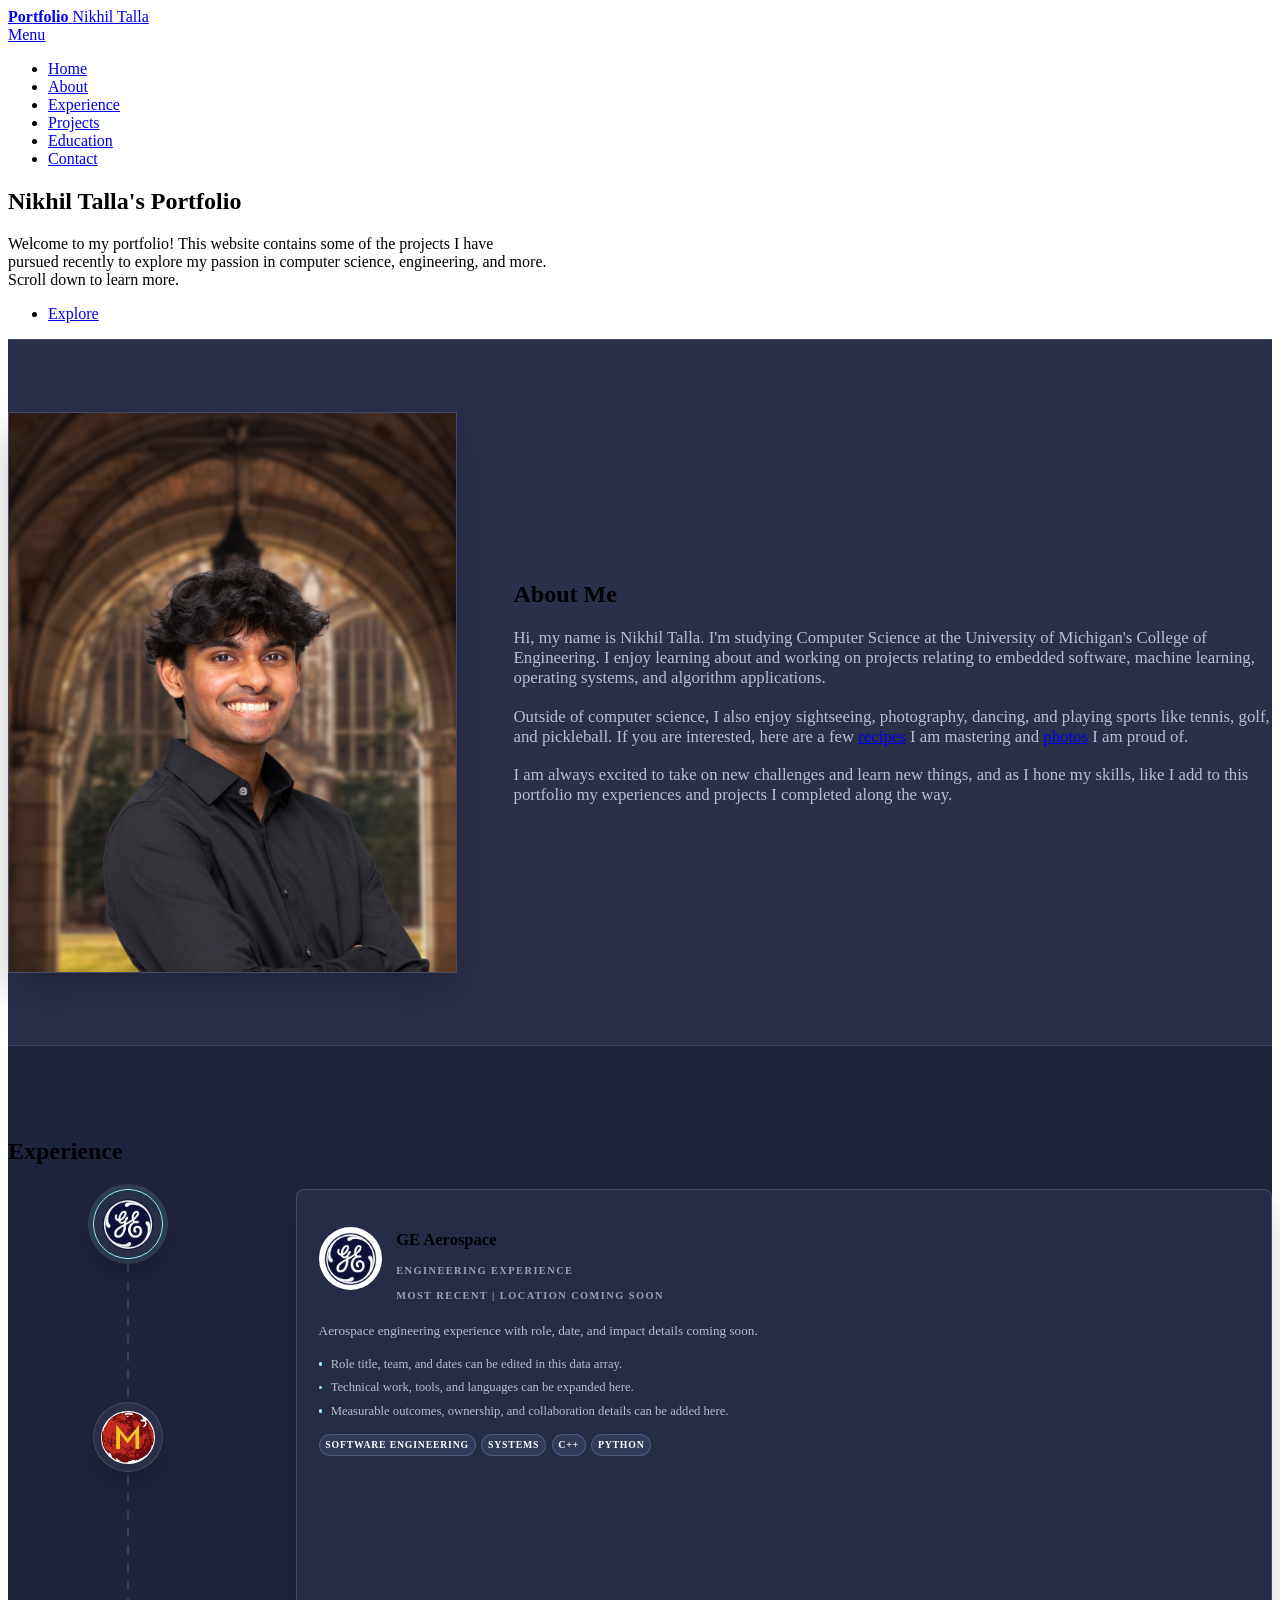
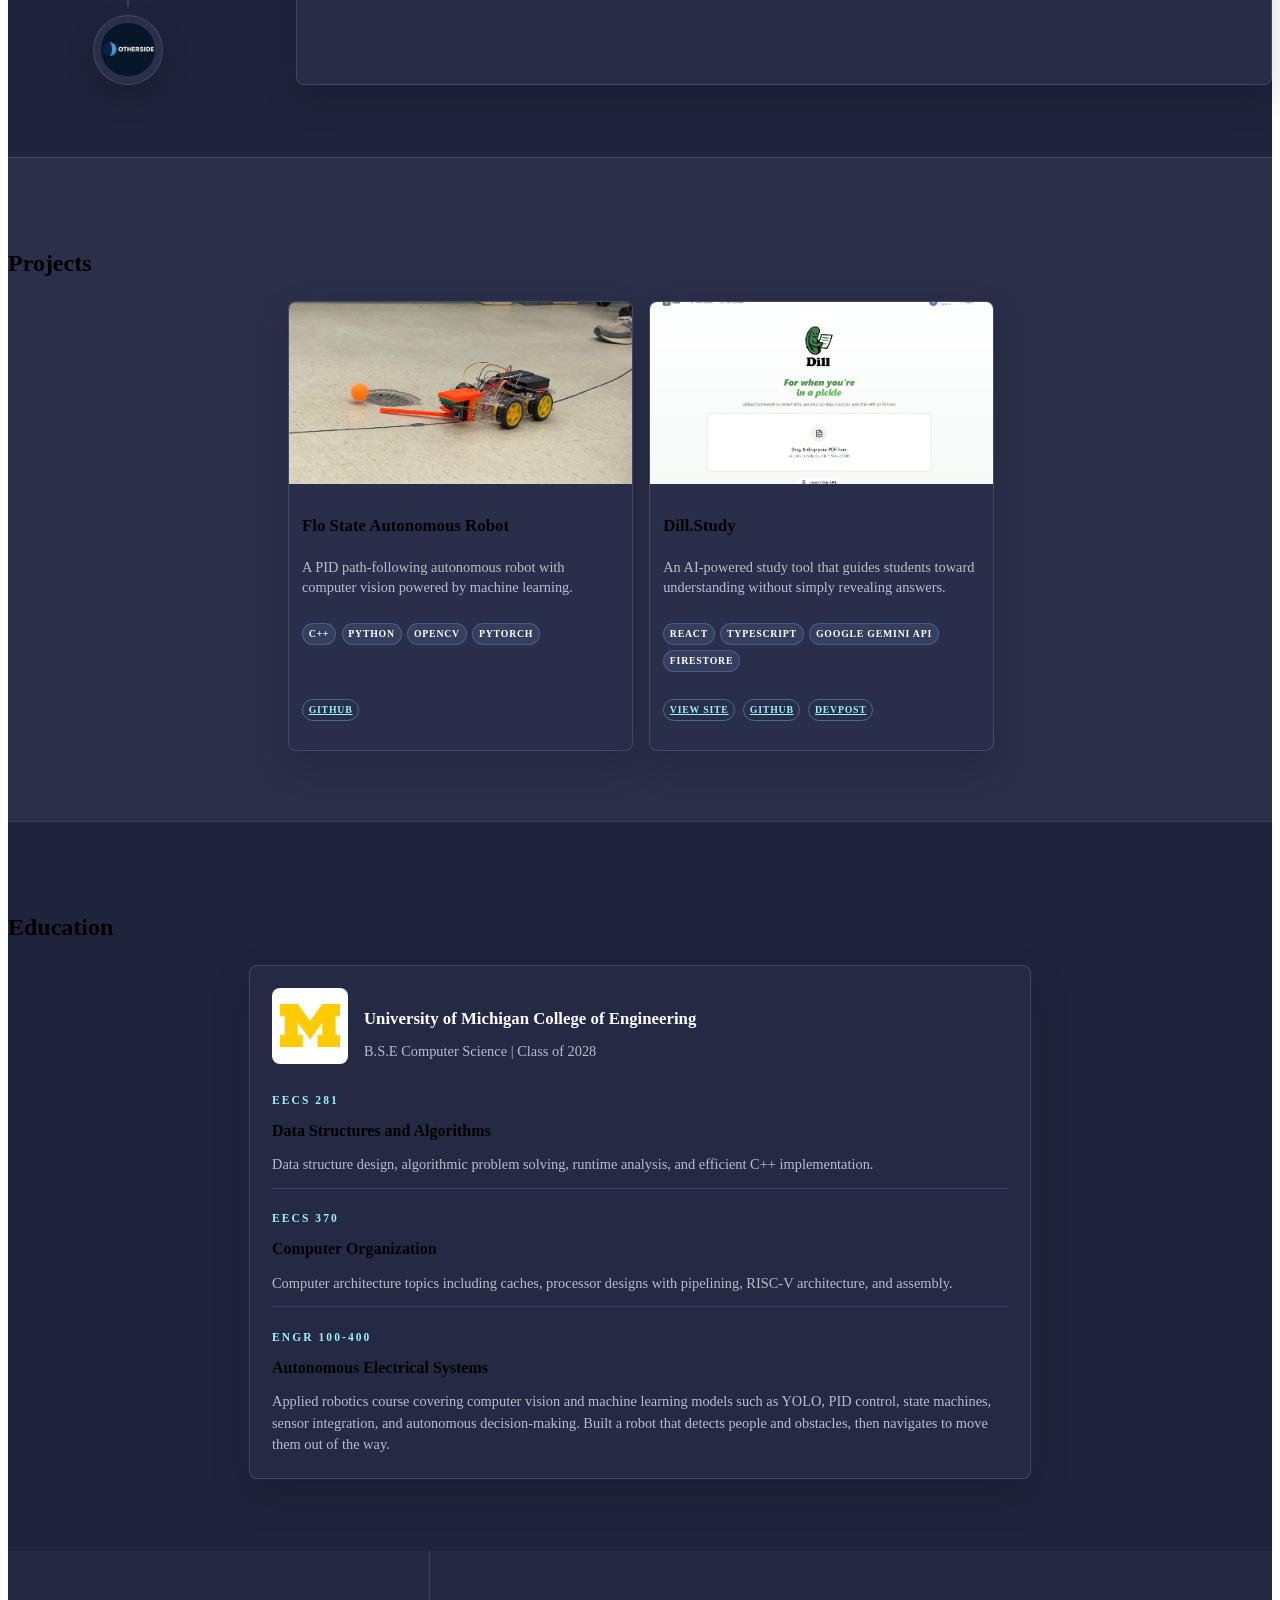
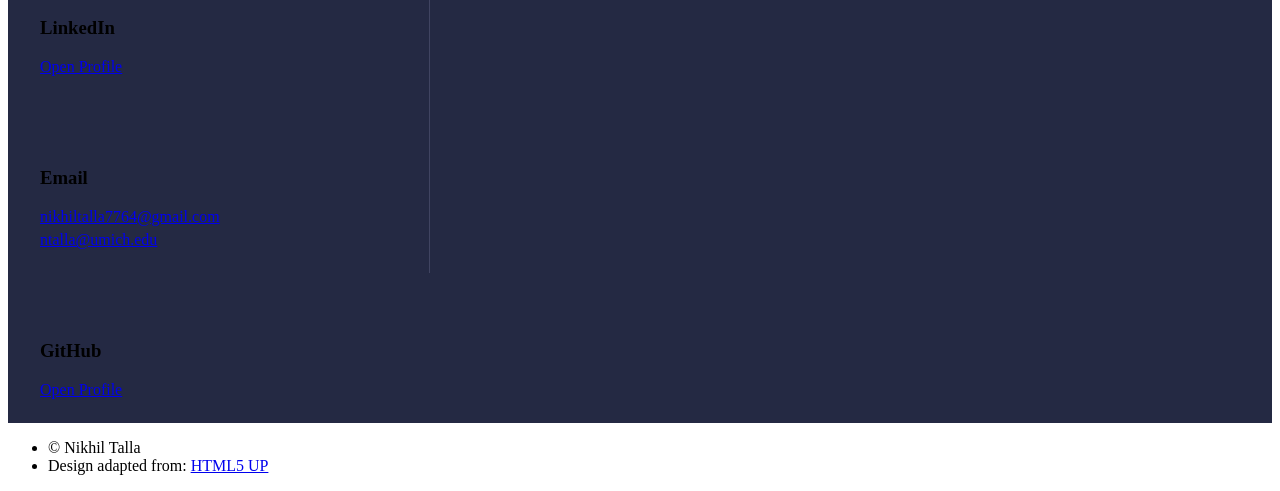
==== commit 139ee75e: "updated project details and made ui changes to various sections" ====
--- a/index.html
+++ b/index.html
@@ -69,9 +69,9 @@
 										<header class="major">
 											<h2>About Me</h2>
 										</header>
-										<p>Hi, my name is Nikhil Talla. I am a first year student at the University of Michigan interested in computer science, engineering, design, and more. I enjoy working on writing software with real-world impact and app development using Unity.</p>
-										<p>Outside of computer science, I also enjoy photography, sightseeing, and playing sports like tennis, golf, and pickleball.</p>
-										<p>I am always excited to learn new things and this portfolio contains some projects I have completed as I developed and honed my skills.</p>
+										<p>Hi, my name is Nikhil Talla. I'm studying Computer Science at the University of Michigan's College of Engineering. I enjoy learning about and working on projects relating to embedded software, machine learning, operating systems, and algorithm applications. </p>
+										<p>Outside of computer science, I also enjoy sightseeing, photography, dancing, and playing sports like tennis, golf, and pickleball. If you are interested, here are a few <a href="recipes.html">recipes</a> I am mastering and <a href="photos.html">photos</a> I am proud of.</p>
+										<p>I am always excited to take on new challenges and learn new things, and as I hone my skills, like I add to this portfolio my experiences and projects I completed along the way.</p>
 									</div>
 								</div>
 							</section>
@@ -98,6 +98,7 @@
 											<p id="experience-panel-summary" class="experience-panel-summary"></p>
 											<ul id="experience-panel-details" class="detail-list"></ul>
 											<ul id="experience-panel-skills" class="skill-list"></ul>
+											<div id="experience-panel-links" class="project-link-list"></div>
 										</article>
 									</div>
 									<noscript>
@@ -166,6 +167,11 @@
 												<h3>Computer Organization</h3>
 												<p>Computer architecture topics including caches, processor designs with pipelining, RISC-V architecture, and assembly.</p>
 											</article>
+											<article class="coursework-item">
+												<p class="course-code">ENGR 100-400</p>
+												<h3>Autonomous Electrical Systems</h3>
+												<p>Applied robotics course covering computer vision and machine learning models such as YOLO, PID control, state machines, sensor integration, and autonomous decision-making. Built a robot that detects people and obstacles, then navigates to move them out of the way.</p>
+											</article>
 										</div>
 									</div>
 								</div>
@@ -230,6 +236,7 @@
 					<div id="modal-gallery" class="modal-gallery"></div>
 					<ul id="modal-skills" class="skill-list"></ul>
 					<ul id="modal-details" class="detail-list"></ul>
+					<div id="modal-links" class="project-link-list"></div>
 				</div>
 			</article>
 		</div>
--- a/assets/css/index-refresh.css
+++ b/assets/css/index-refresh.css
@@ -98,15 +98,15 @@
 	cursor: pointer;
 	display: flex;
 	font: inherit;
-	height: 5rem;
+	height: 4.4rem;
 	justify-content: center;
 	letter-spacing: 0;
 	line-height: 1;
-	padding: 0.55rem;
+	padding: 0.48rem;
 	position: relative;
 	text-transform: none;
 	transition: border-color 0.2s ease, box-shadow 0.2s ease, transform 0.2s ease;
-	width: 5rem;
+	width: 4.4rem;
 	z-index: 1;
 }
 
@@ -141,25 +141,27 @@
 }
 
 body.index-refresh .experience-panel {
-	min-height: 31rem;
-	padding: 2.25em;
+	font-size: 0.9em;
+	line-height: 1.45;
+	min-height: 24rem;
+	padding: 1.5em;
 }
 
 body.index-refresh .experience-panel-header {
 	align-items: center;
 	display: flex;
-	gap: 1.25em;
-	margin-bottom: 1.75em;
+	gap: 1em;
+	margin-bottom: 1em;
 }
 
 body.index-refresh .experience-panel-logo-wrap {
 	background: #ffffff;
 	border-radius: 50%;
 	flex: 0 0 auto;
-	height: 4.25rem;
+	height: 3.35rem;
 	overflow: hidden;
-	padding: 0.35rem;
-	width: 4.25rem;
+	padding: 0.3rem;
+	width: 3.35rem;
 }
 
 body.index-refresh .experience-panel-logo {
@@ -174,6 +176,10 @@
 body.index-refresh .project-card h3,
 body.index-refresh .modal-panel h2 {
 	margin-bottom: 0.25em;
+}
+
+body.index-refresh .experience-panel h3 {
+	font-size: 1.15em;
 }
 
 body.index-refresh .experience-panel-role,
@@ -189,10 +195,23 @@
 	text-transform: uppercase;
 }
 
+body.index-refresh .experience-panel-role,
+body.index-refresh .experience-panel-meta {
+	font-size: 0.72em;
+	letter-spacing: 0.14em;
+	margin-bottom: 0.3em;
+}
+
 body.index-refresh .experience-panel-summary,
 body.index-refresh .project-card p,
 body.index-refresh .modal-panel p {
 	color: var(--refresh-text-soft);
+}
+
+body.index-refresh .experience-panel-summary {
+	font-size: 0.92em;
+	line-height: 1.5;
+	margin-bottom: 0.9em;
 }
 
 body.index-refresh .skill-list,
@@ -206,11 +225,22 @@
 	margin-bottom: 1.5em;
 }
 
+body.index-refresh .experience-panel .detail-list {
+	margin-bottom: 1em;
+}
+
 body.index-refresh .detail-list li {
 	color: var(--refresh-text-soft);
 	margin-bottom: 0.55em;
 	padding-left: 1.1em;
 	position: relative;
+}
+
+body.index-refresh .experience-panel .detail-list li {
+	font-size: 0.88em;
+	line-height: 1.45;
+	margin-bottom: 0.4em;
+	padding-left: 0.95em;
 }
 
 body.index-refresh .detail-list li:before {
@@ -222,6 +252,12 @@
 	position: absolute;
 	top: 0.68em;
 	width: 0.35em;
+}
+
+body.index-refresh .experience-panel .detail-list li:before {
+	height: 0.28em;
+	top: 0.58em;
+	width: 0.28em;
 }
 
 body.index-refresh .skill-list {
@@ -242,32 +278,51 @@
 	text-transform: uppercase;
 }
 
+body.index-refresh .experience-panel .skill-list {
+	gap: 0.4em;
+}
+
+body.index-refresh .experience-panel .skill-list li,
+body.index-refresh .experience-panel .project-link-list a {
+	font-size: 0.68em;
+	padding: 0.28em 0.58em;
+}
+
 body.index-refresh .project-grid,
 body.index-refresh .noscript-card-grid {
 	display: grid;
-	gap: 1.5em;
+	gap: 1.15em;
 	grid-template-columns: repeat(2, minmax(0, 1fr));
 	margin-left: auto;
 	margin-right: auto;
 	margin-top: 1.5em;
-	max-width: 52rem;
+	max-width: 44rem;
 }
 
 body.index-refresh .project-card {
 	color: inherit;
 	cursor: pointer;
-	display: block;
+	display: flex;
+	flex-direction: column;
 	font: inherit;
+	font-size: 0.9em;
 	height: auto;
 	letter-spacing: 0;
-	line-height: 1.65;
+	line-height: 1.45;
 	min-height: 100%;
 	overflow: hidden;
 	padding: 0;
 	text-align: left;
 	text-transform: none;
 	transition: border-color 0.2s ease, box-shadow 0.2s ease, transform 0.2s ease;
+	white-space: normal;
 	width: 100%;
+}
+
+body.index-refresh .project-card a,
+body.index-refresh .modal-panel a {
+	position: relative;
+	z-index: 1;
 }
 
 body.index-refresh .project-card:hover,
@@ -279,18 +334,71 @@
 }
 
 body.index-refresh .project-card-media img {
-	aspect-ratio: 16 / 9;
+	aspect-ratio: 16 / 8.5;
 	display: block;
 	object-fit: cover;
 	width: 100%;
 }
 
 body.index-refresh .project-card-body {
-	padding: 1.15em;
+	display: flex;
+	flex: 1 1 auto;
+	flex-direction: column;
+	padding: 0.9em;
 }
 
 body.index-refresh .project-card-summary {
-	margin-bottom: 1.25em;
+	line-height: 1.42;
+	margin-bottom: 0.75em;
+	overflow-wrap: anywhere;
+	white-space: normal;
+}
+
+body.index-refresh .project-link-list {
+	display: flex;
+	flex-wrap: wrap;
+	gap: 0.55em;
+	margin: 0 0 1.15em 0;
+}
+
+body.index-refresh .project-card .project-link-list {
+	margin-top: auto;
+	padding-top: 0.75em;
+}
+
+body.index-refresh .modal-panel .project-link-list {
+	margin-top: 1em;
+}
+
+body.index-refresh .experience-panel .project-link-list {
+	margin-top: 1.25em;
+}
+
+body.index-refresh .project-link-list a {
+	border: solid 1px rgba(155, 241, 255, 0.3);
+	border-radius: 999px;
+	color: var(--refresh-accent-bright);
+	font-size: 0.78em;
+	font-weight: 600;
+	letter-spacing: 0.08em;
+	padding: 0.35em 0.75em;
+	text-transform: uppercase;
+}
+
+body.index-refresh .project-card .skill-list {
+	gap: 0.4em;
+}
+
+body.index-refresh .project-card .skill-list li,
+body.index-refresh .project-card .project-link-list a {
+	font-size: 0.68em;
+	padding: 0.28em 0.58em;
+}
+
+body.index-refresh .project-link-list a:hover,
+body.index-refresh .project-link-list a:focus {
+	background: rgba(155, 241, 255, 0.1);
+	color: #ffffff !important;
 }
 
 body.index-refresh .noscript-card-grid article {
@@ -383,15 +491,18 @@
 	border: solid 1px var(--refresh-line);
 	border-radius: 8px;
 	box-shadow: 0 1em 2.5em rgba(0, 0, 0, 0.16);
+	margin-left: auto;
+	margin-right: auto;
 	margin-top: 1.5em;
-	padding: 2em;
+	max-width: 46rem;
+	padding: 1.35em;
 }
 
 body.index-refresh .education-heading {
 	align-items: center;
 	display: flex;
-	gap: 1.25em;
-	margin-bottom: 2em;
+	gap: 1em;
+	margin-bottom: 1.15em;
 }
 
 body.index-refresh .education-mark {
@@ -399,33 +510,33 @@
 	border-radius: 8px;
 	display: block;
 	flex: 0 0 auto;
-	height: 4.5rem;
+	height: 3.75rem;
 	object-fit: contain;
-	padding: 0.6em;
-	width: 4.5rem;
+	padding: 0.5em;
+	width: 3.75rem;
 }
 
 body.index-refresh .education-school {
 	color: #ffffff;
-	font-size: 1.25em;
+	font-size: 1.05em;
 	font-weight: 600;
-	margin-bottom: 0.2em;
+	margin-bottom: 0.1em;
 }
 
 body.index-refresh .education-degree {
 	color: var(--refresh-text-soft);
-	font-size: 1em;
+	font-size: 0.9em;
 	margin-bottom: 0;
 }
 
 body.index-refresh .coursework-list {
 	display: grid;
-	gap: 1.25em;
+	gap: 0.75em;
 }
 
 body.index-refresh .coursework-item {
 	border-top: solid 1px var(--refresh-line);
-	padding-top: 1.25em;
+	padding-top: 0.75em;
 }
 
 body.index-refresh .coursework-item:first-child {
@@ -435,19 +546,22 @@
 
 body.index-refresh .course-code {
 	color: var(--refresh-accent-bright);
-	font-size: 0.82em;
+	font-size: 0.72em;
 	font-weight: 600;
 	letter-spacing: 0.18em;
-	margin-bottom: 0.35em;
+	margin-bottom: 0.1em;
 	text-transform: uppercase;
 }
 
 body.index-refresh .coursework-item h3 {
-	margin-bottom: 0.35em;
+	font-size: 1em;
+	margin-bottom: 0.1em;
 }
 
 body.index-refresh .coursework-item p:last-child {
 	color: var(--refresh-text-soft);
+	font-size: 0.9em;
+	line-height: 1.5;
 	margin-bottom: 0;
 }
 
@@ -555,6 +669,10 @@
 		padding: 1.5em;
 	}
 
+	body.index-refresh .experience-panel {
+		padding: 1.2em;
+	}
+
 	body.index-refresh .experience-panel-header {
 		align-items: flex-start;
 	}
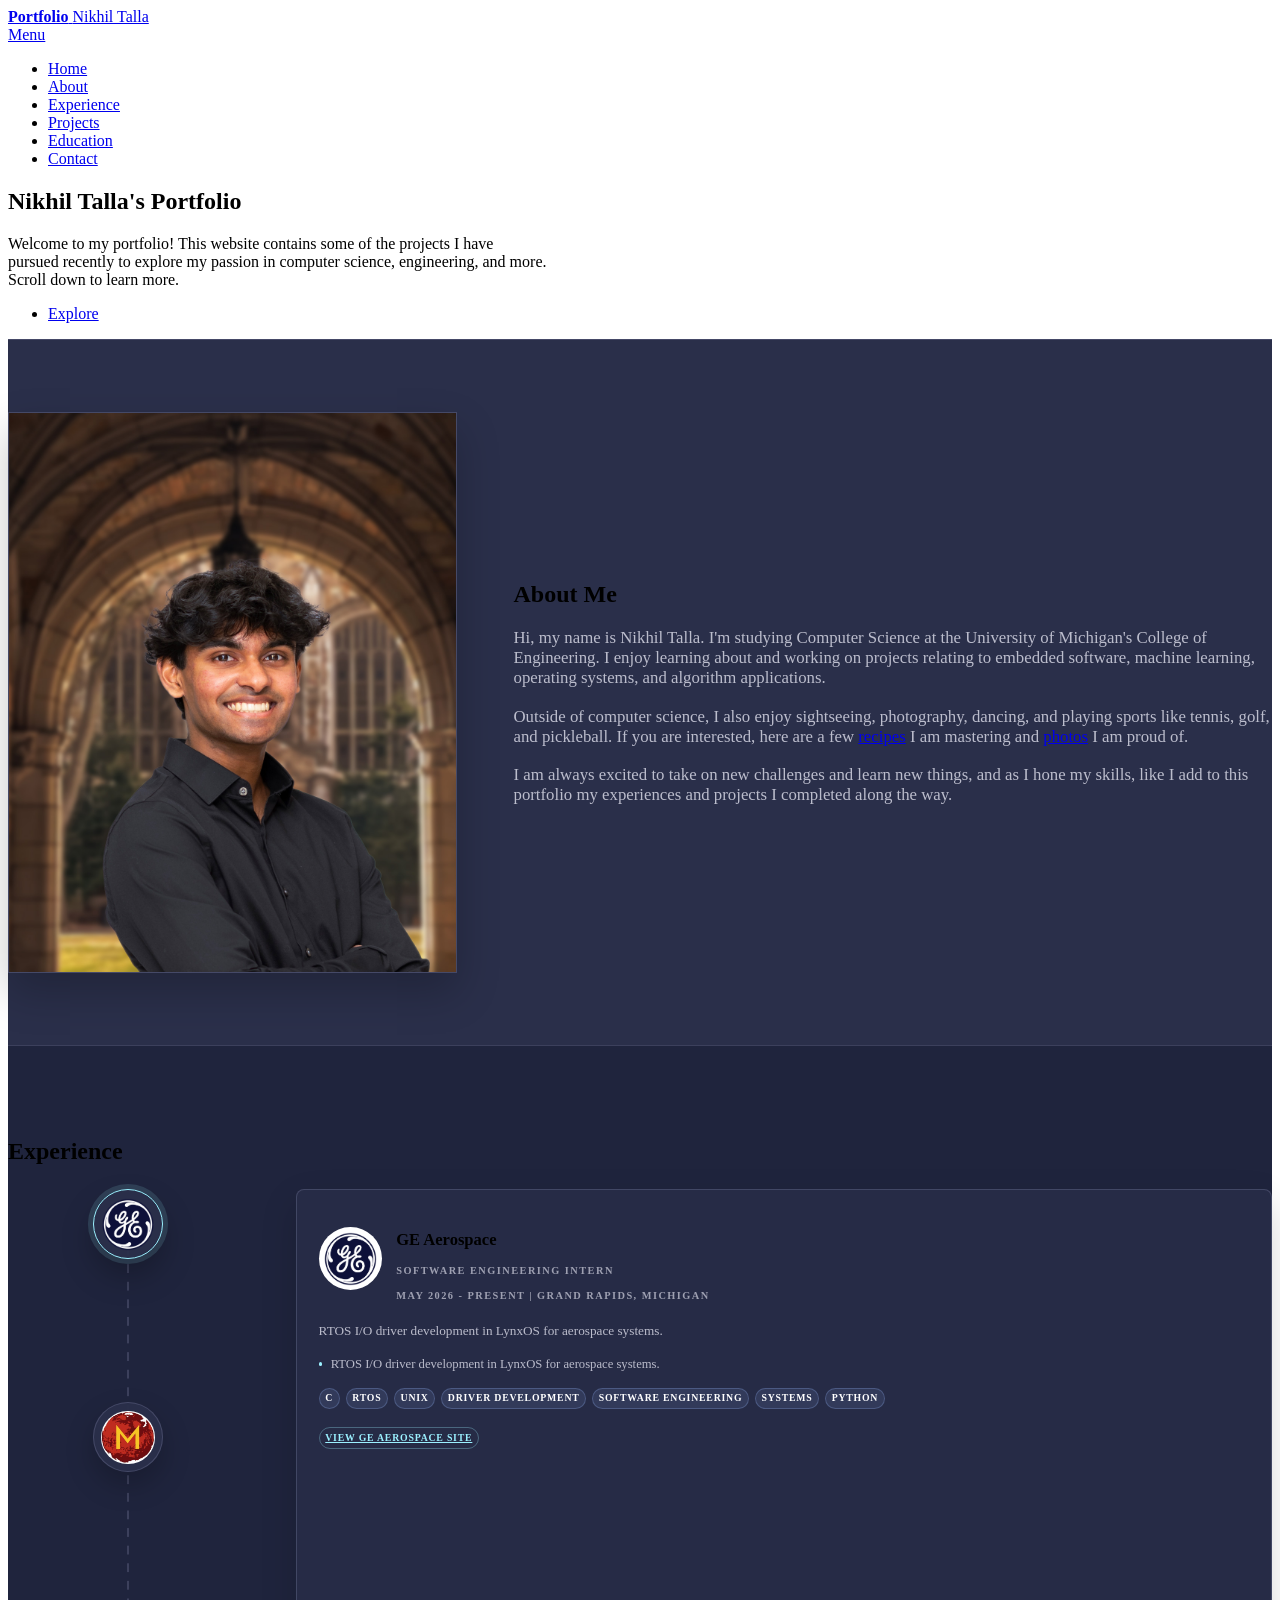
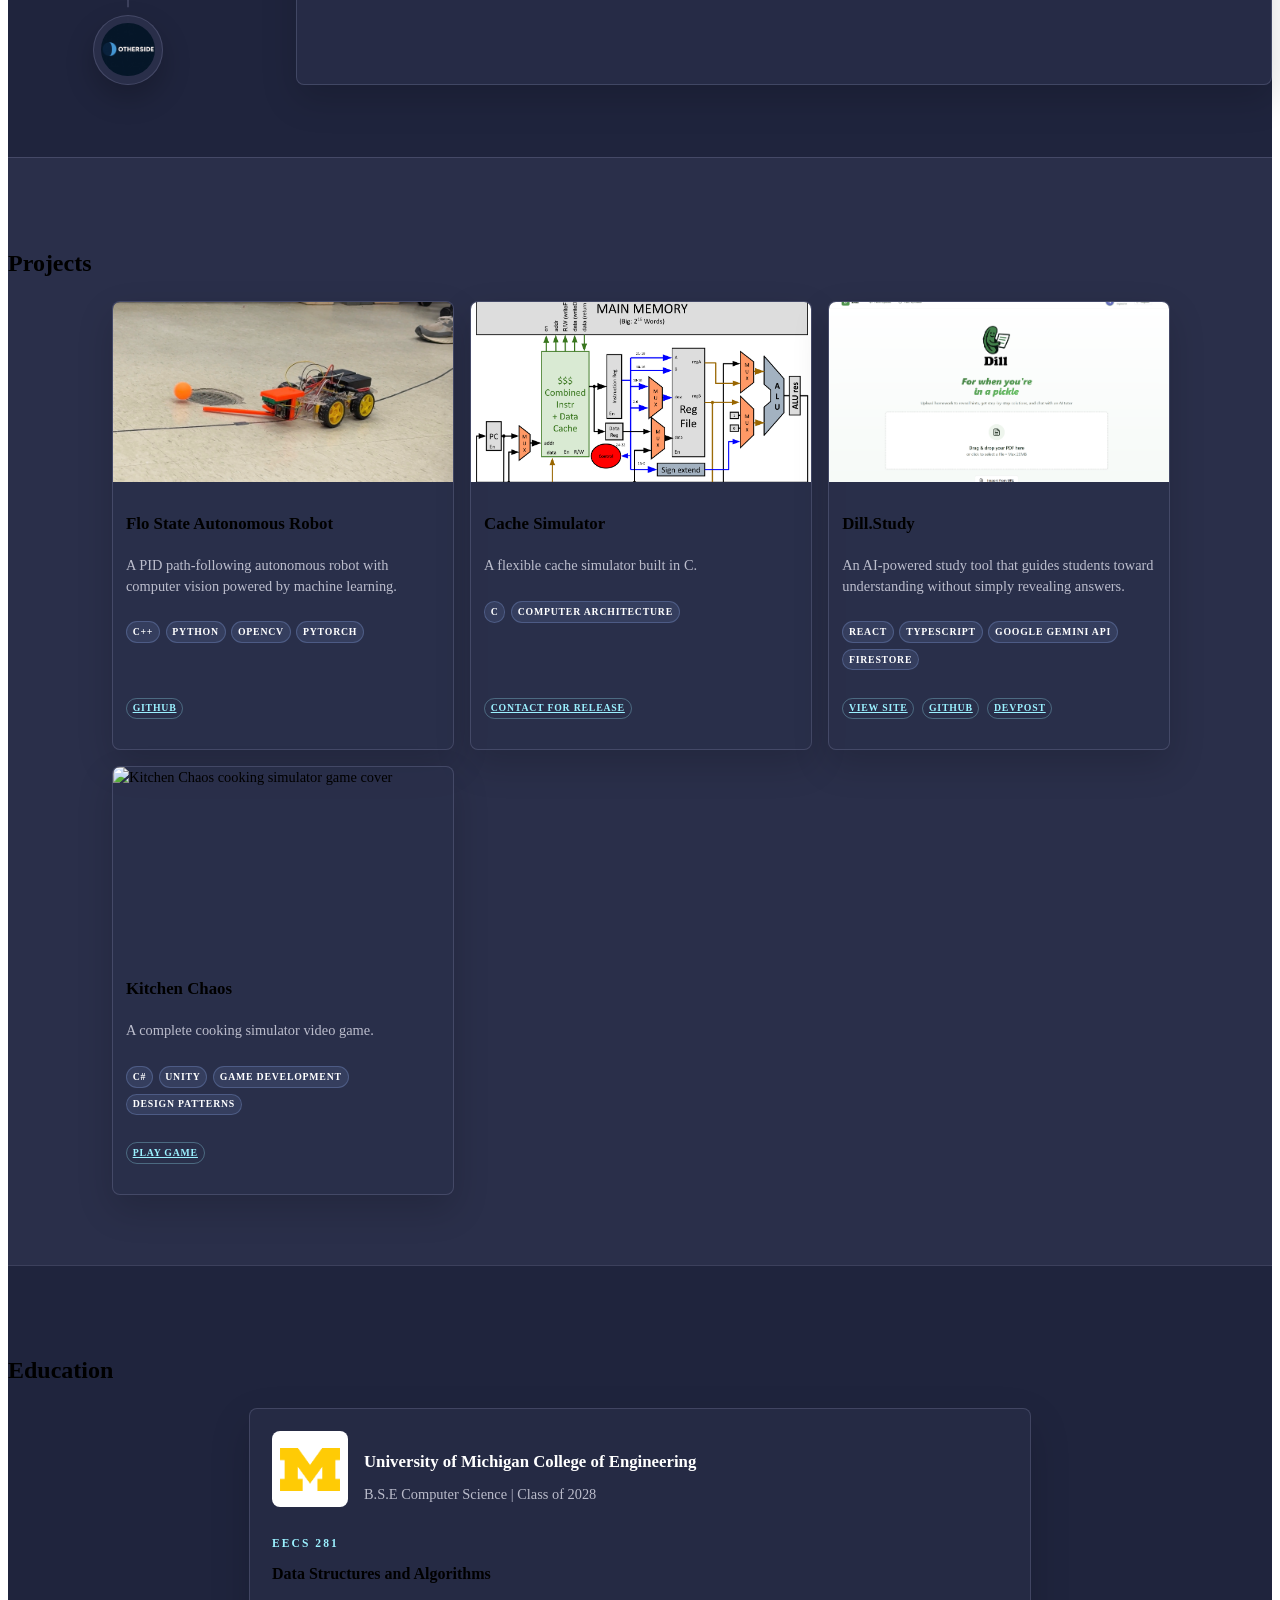
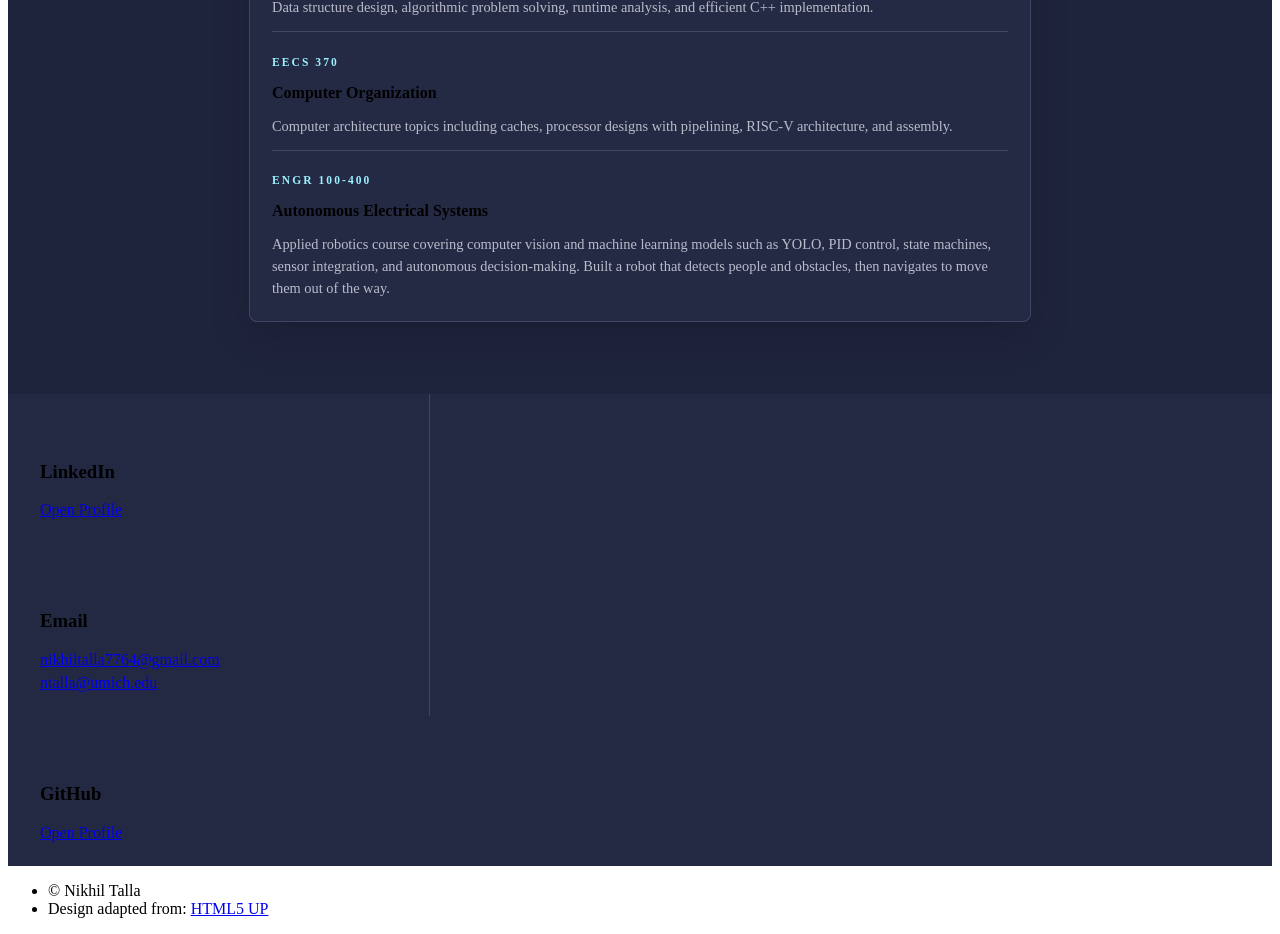
==== commit 38ce1d9e: "added more projects and descriptions" ====
--- a/index.html
+++ b/index.html
@@ -10,7 +10,7 @@
 		<meta charset="utf-8" />
 		<meta name="viewport" content="width=device-width, initial-scale=1, user-scalable=no" />
 		<link rel="stylesheet" href="assets/css/main.css" />
-		<link rel="stylesheet" href="assets/css/index-refresh.css" />
+		<link rel="stylesheet" href="assets/css/index-refresh.css?v=20260628" />
 		<link rel="shortcut icon" type="image/x-icon" href="favicon.ico" />
 		<noscript><link rel="stylesheet" href="assets/css/noscript.css" /></noscript>
 	</head>
@@ -249,7 +249,7 @@
 			<script src="assets/js/breakpoints.min.js"></script>
 			<script src="assets/js/util.js"></script>
 			<script src="assets/js/main.js"></script>
-			<script src="assets/js/index-main.js"></script>
+			<script src="assets/js/index-main.js?v=20260628"></script>
 
 	</body>
 </html>
--- a/assets/css/index-refresh.css
+++ b/assets/css/index-refresh.css
@@ -292,11 +292,11 @@
 body.index-refresh .noscript-card-grid {
 	display: grid;
 	gap: 1.15em;
-	grid-template-columns: repeat(2, minmax(0, 1fr));
+	grid-template-columns: repeat(3, minmax(0, 1fr));
 	margin-left: auto;
 	margin-right: auto;
 	margin-top: 1.5em;
-	max-width: 44rem;
+	max-width: 66rem;
 }
 
 body.index-refresh .project-card {
@@ -374,7 +374,8 @@
 	margin-top: 1.25em;
 }
 
-body.index-refresh .project-link-list a {
+body.index-refresh .project-link-list a,
+body.index-refresh .project-link-disabled {
 	border: solid 1px rgba(155, 241, 255, 0.3);
 	border-radius: 999px;
 	color: var(--refresh-accent-bright);
@@ -385,12 +386,18 @@
 	text-transform: uppercase;
 }
 
+body.index-refresh .project-link-disabled {
+	color: var(--refresh-text-muted);
+	cursor: default;
+}
+
 body.index-refresh .project-card .skill-list {
 	gap: 0.4em;
 }
 
 body.index-refresh .project-card .skill-list li,
-body.index-refresh .project-card .project-link-list a {
+body.index-refresh .project-card .project-link-list a,
+body.index-refresh .project-card .project-link-disabled {
 	font-size: 0.68em;
 	padding: 0.28em 0.58em;
 }
@@ -628,6 +635,11 @@
 		min-height: 0;
 	}
 
+	body.index-refresh .project-grid,
+	body.index-refresh .noscript-card-grid {
+		grid-template-columns: repeat(2, minmax(0, 1fr));
+	}
+
 	body.index-refresh #contact > .inner > .split,
 	body.index-refresh #contact > .inner > :nth-child(2n - 1),
 	body.index-refresh #contact > .inner > :nth-child(2n) {
